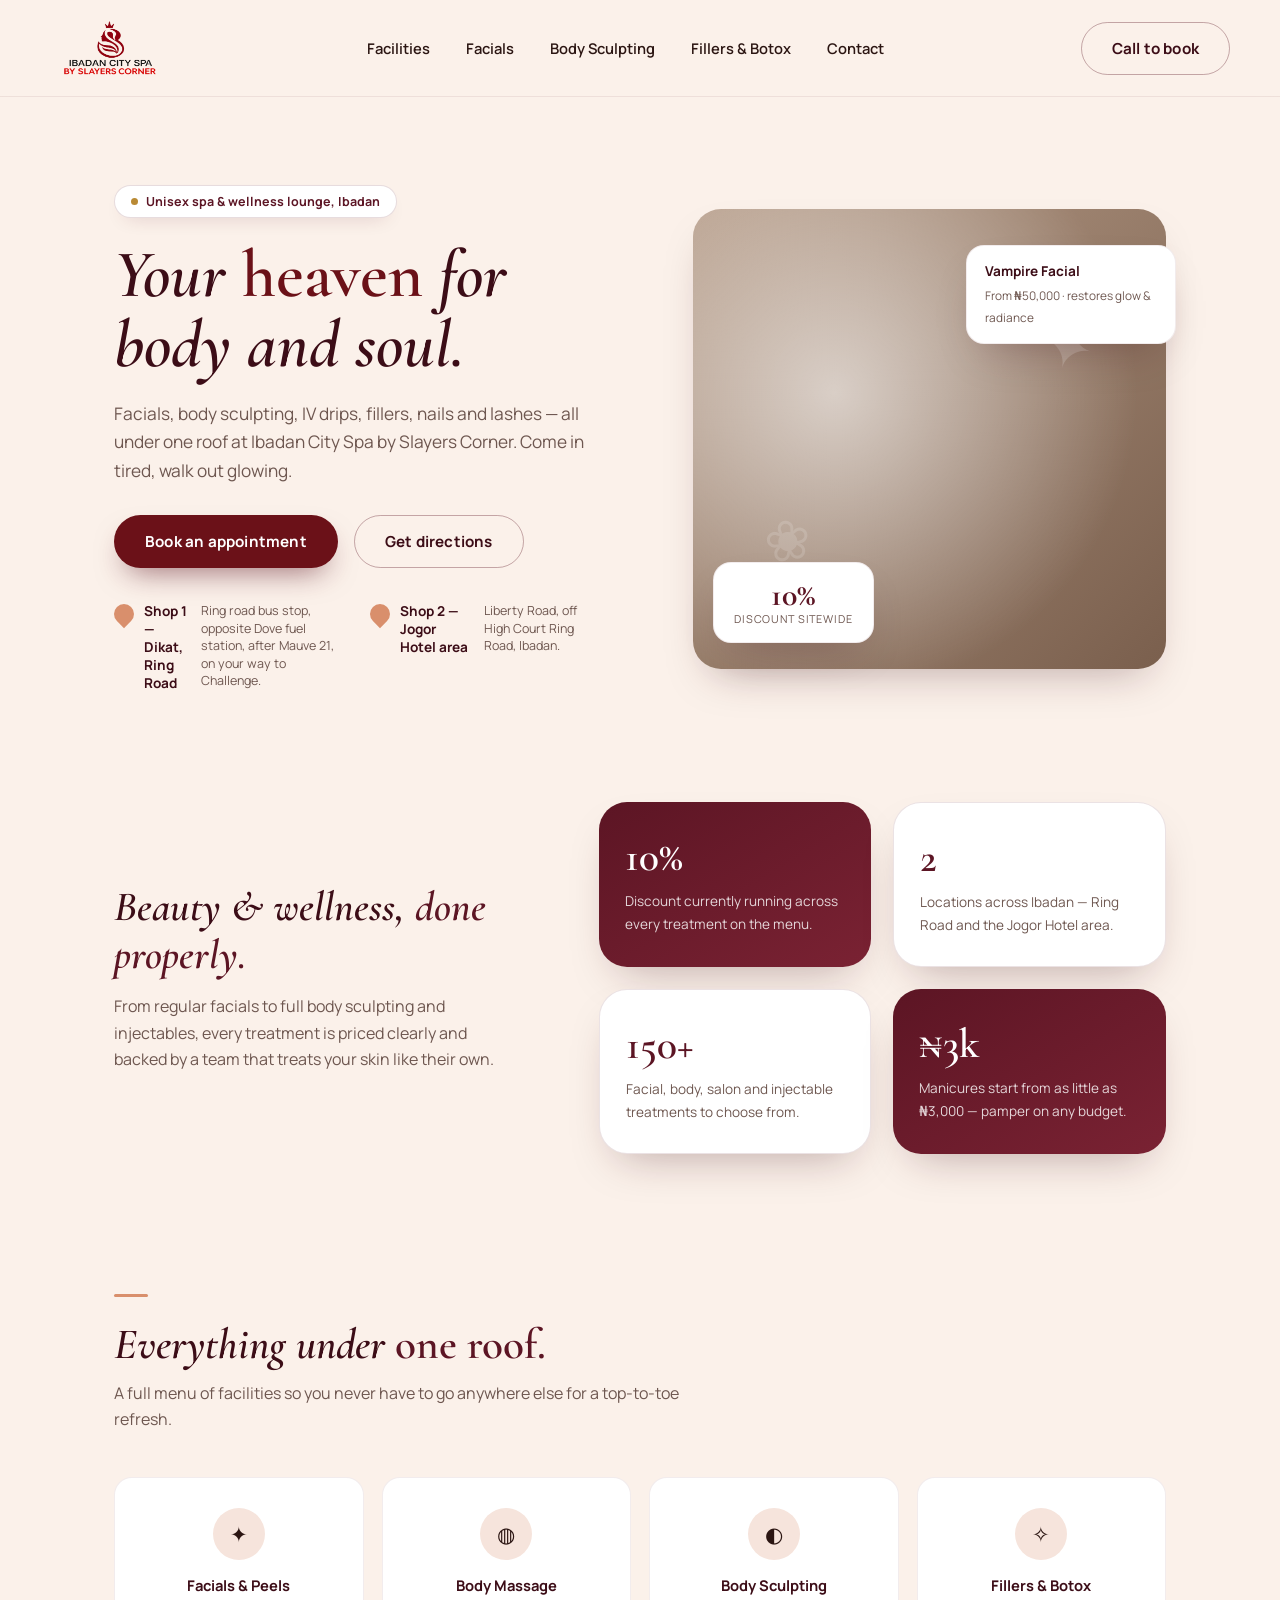
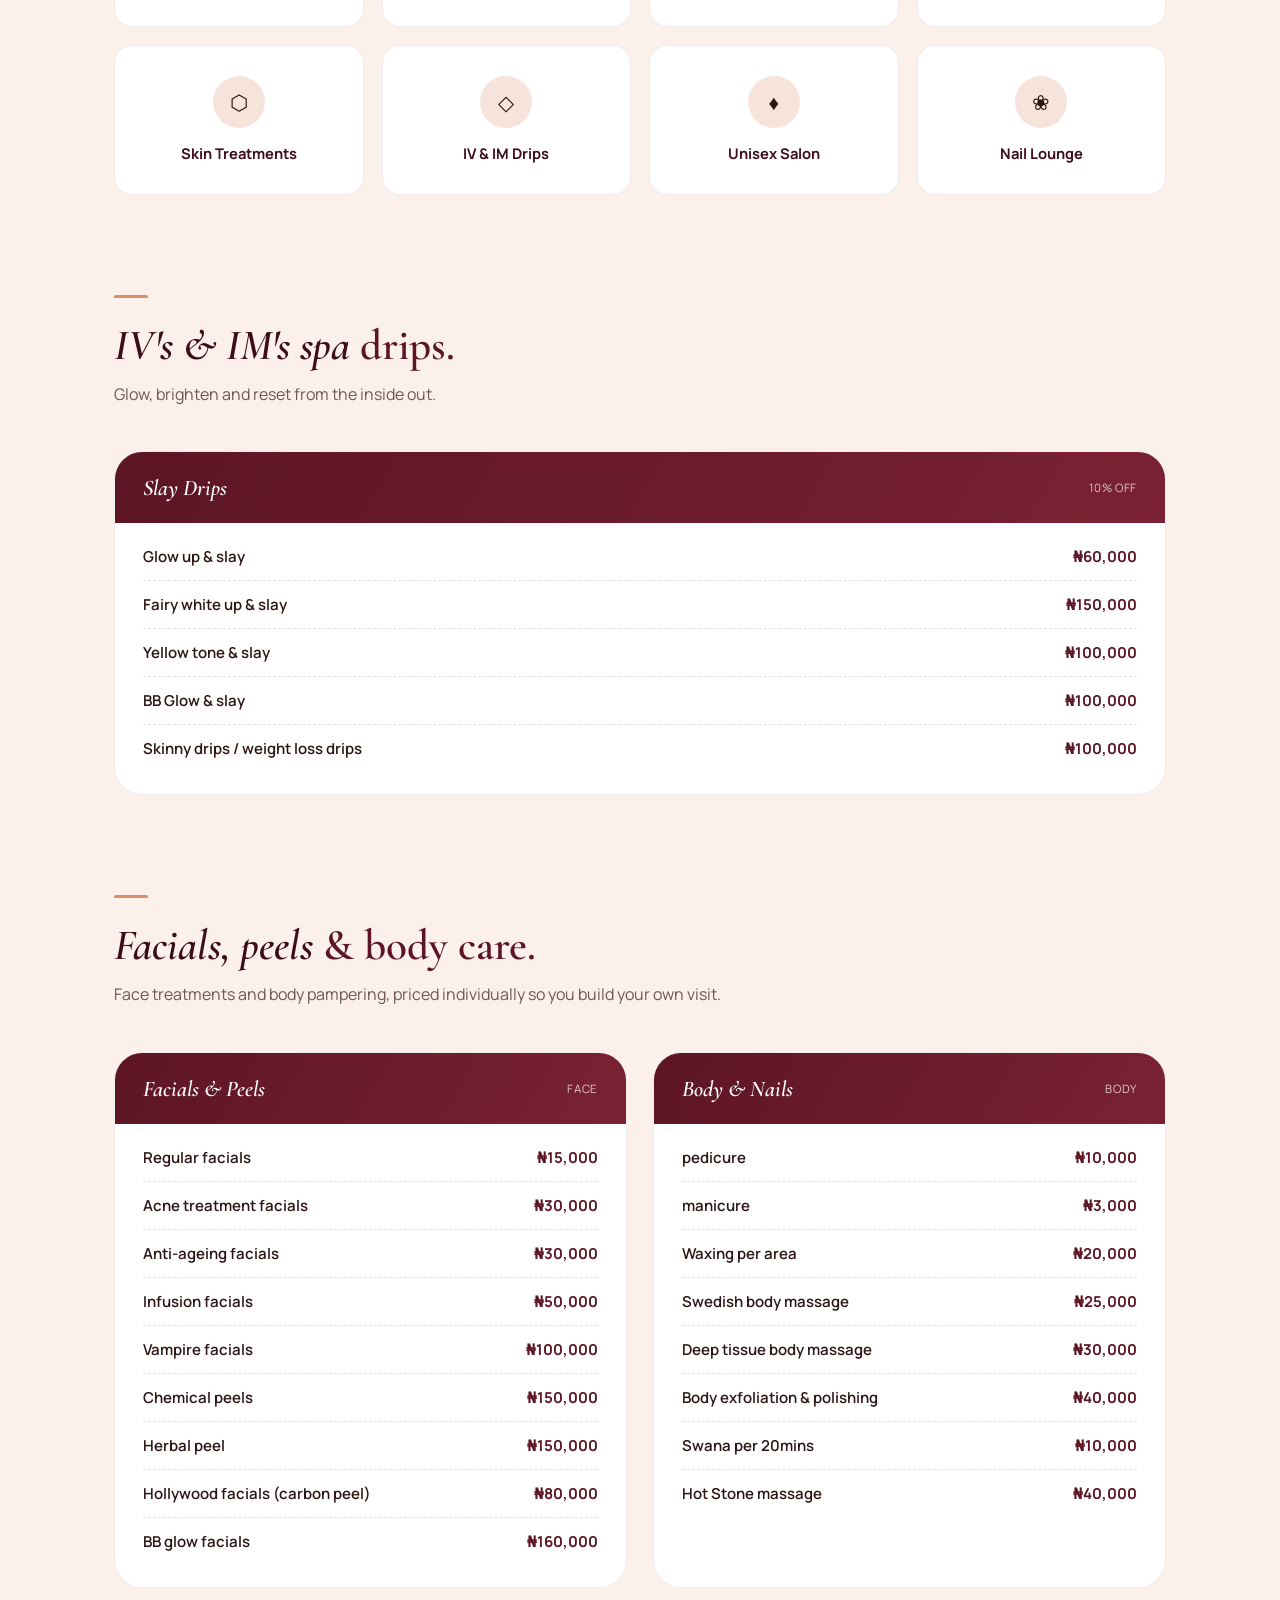
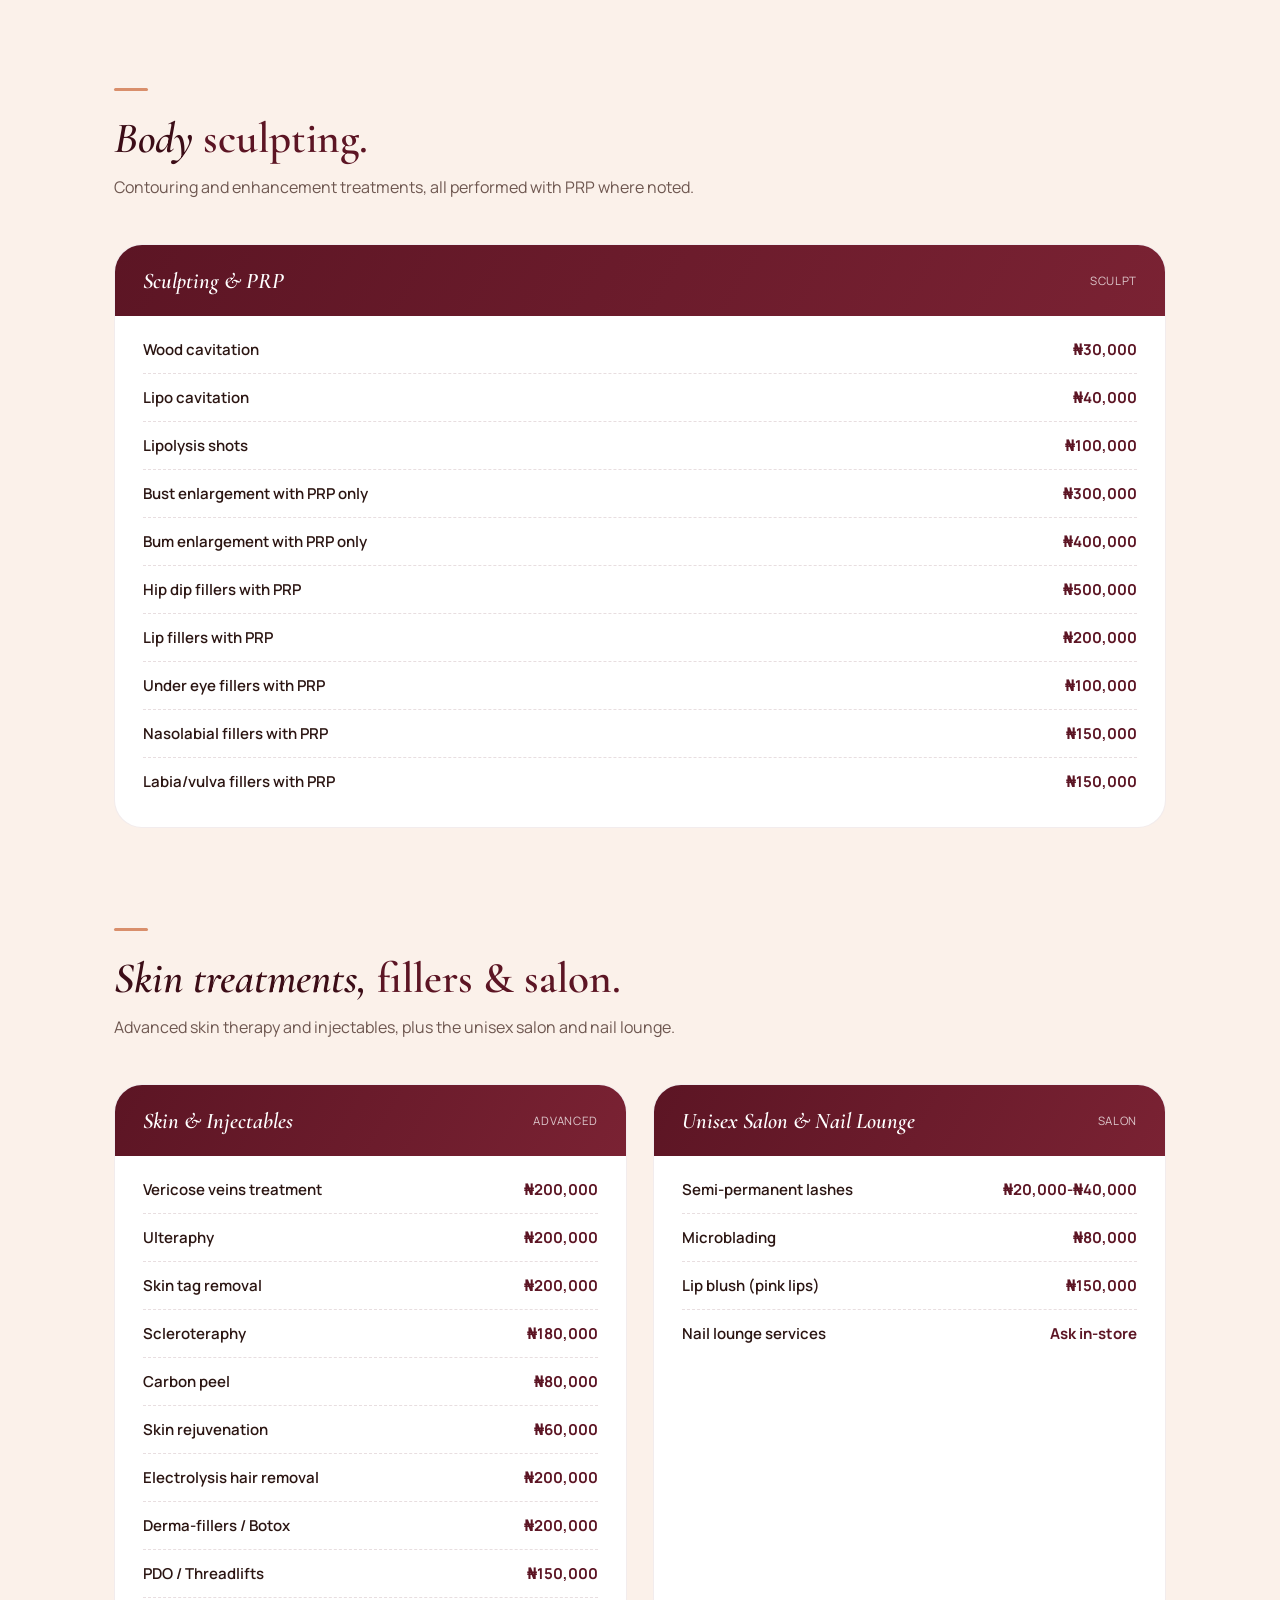
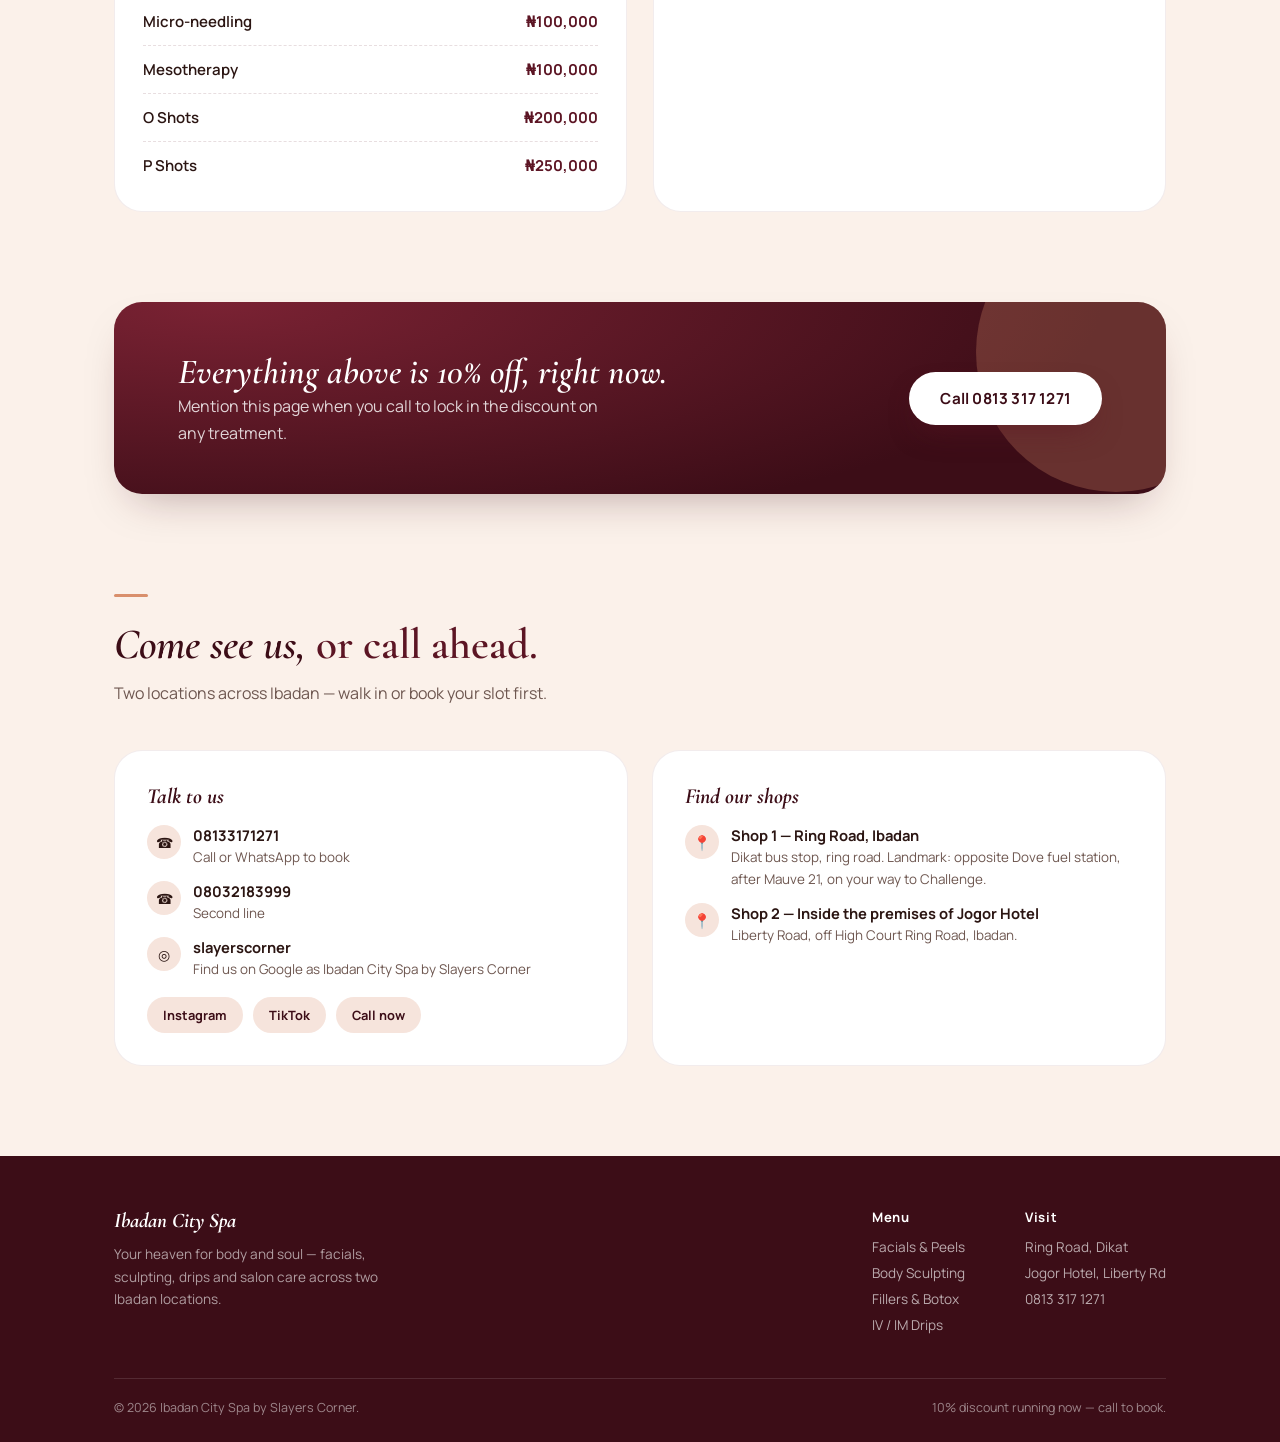
==== index.html @ 459c4dd0 "feat" ====
<!DOCTYPE html>
<html lang="en">
<head>
  <meta charset="UTF-8">
  <meta name="viewport" content="width=device-width, initial-scale=1.0">
  <title>Ibadan City Spa · Slayers Corner</title>
  <!-- Google Fonts (Manrope + Cormorant Garamond) -->
  <link rel="preconnect" href="https://fonts.googleapis.com">
  <link href="https://fonts.googleapis.com/css2?family=Cormorant+Garamond:ital,wght@0,400;0,500;0,600;1,500&family=Manrope:wght@400;500;600;700;800&display=swap" rel="stylesheet">
  <!-- Pure CSS (separate style) -->
  <link rel="stylesheet" href="styles.css">
</head>
<body>

  <!-- HEADER -->
  <header>
    <div class="wrap nav">
      <div class="brand">
    
        <div class="brand-text">
          <img src="./assets/images/logo.png" alt="logo" class="nav-logo">
        </div>
      </div>
      <nav class="nav-links" id="navLinks">
        <a href="#facilities">Facilities</a>
        <a href="#facials">Facials</a>
        <a href="#sculpting">Body Sculpting</a>
        <a href="#injectables">Fillers &amp; Botox</a>
        <a href="#contact">Contact</a>
      </nav>
      <div class="nav-cta">
        <a href="tel:08133171271" class="btn btn-ghost">Call to book</a>
        <button class="burger" id="burger" aria-label="Toggle menu"><span></span><span></span><span></span></button>
      </div>
    </div>
  </header>

  <!-- HERO -->
  <section class="hero">
    <div class="wrap">
      <div class="hero-copy reveal">
        <span class="eyebrow-chip"><span class="dot"></span> Unisex spa &amp; wellness lounge, Ibadan</span>
        <h1>Your <em>heaven</em> for body and soul.</h1>
        <p class="lede">Facials, body sculpting, IV drips, fillers, nails and lashes — all under one roof at Ibadan City Spa by Slayers Corner. Come in tired, walk out glowing.</p>
        <div class="hero-actions">
          <a href="tel:08133171271" class="btn btn-primary">Book an appointment</a>
          <a href="#contact" class="btn btn-ghost">Get directions</a>
        </div>
        <div class="hero-locations">
          <div>
            <span class="pin"></span>
            <div>
              <strong>Shop 1 — Dikat, Ring Road</strong>
              <small>Ring road bus stop, opposite Dove fuel station, after Mauve 21, on your way to Challenge.</small>
            </div>
          </div>
          <div>
            <span class="pin"></span>
            <div>
              <strong>Shop 2 — Jogor Hotel area</strong>
              <small>Liberty Road, off High Court Ring Road, Ibadan.</small>
            </div>
          </div>
        </div>
      </div>
      <div class="hero-visual reveal">
        <!-- Replace circles with a spa-like image (pure CSS placeholder) -->
        <div class="hero-image">
            <img src="https://images.pexels.com/photos/11707459/pexels-photo-11707459.jpeg" alt="">
        </div>
        <div class="discount-float">
          <div class="num">10%</div>
          <div class="lbl">DISCOUNT SITEWIDE</div>
        </div>
        <div class="card-float">
          <strong>Vampire Facial</strong>
          <small>From ₦50,000 · restores glow &amp; radiance</small>
        </div>
      </div>
    </div>
  </section>

  <!-- STATS -->
  <section class="stats">
    <div class="wrap">
      <div class="reveal">
        <h2>Beauty &amp; wellness, <em style="color:var(--maroon)">done properly.</em></h2>
        <p>From regular facials to full body sculpting and injectables, every treatment is priced clearly and backed by a team that treats your skin like their own.</p>
      </div>
      <div class="stat-cards reveal-stagger">
        <div class="stat-card"><div class="big">10%</div><p>Discount currently running across every treatment on the menu.</p></div>
        <div class="stat-card alt"><div class="big">2</div><p>Locations across Ibadan — Ring Road and the Jogor Hotel area.</p></div>
        <div class="stat-card alt"><div class="big">150+</div><p>Facial, body, salon and injectable treatments to choose from.</p></div>
        <div class="stat-card"><div class="big">₦3k</div><p>Manicures start from as little as ₦3,000 — pamper on any budget.</p></div>
      </div>
    </div>
  </section>

  <!-- FACILITIES -->
  <section class="facilities" id="facilities">
    <div class="wrap">
      <div class="section-head reveal">
        <span class="tag"></span>
        <h2>Everything under <em>one roof.</em></h2>
        <p>A full menu of facilities so you never have to go anywhere else for a top-to-toe refresh.</p>
      </div>
      <div class="fac-grid reveal-stagger">
        <div class="fac-card"><div class="fac-icon">✦</div><strong>Facials &amp; Peels</strong></div>
        <div class="fac-card"><div class="fac-icon">◍</div><strong>Body Massage</strong></div>
        <div class="fac-card"><div class="fac-icon">◐</div><strong>Body Sculpting</strong></div>
        <div class="fac-card"><div class="fac-icon">✧</div><strong>Fillers &amp; Botox</strong></div>
        <div class="fac-card"><div class="fac-icon">⬡</div><strong>Skin Treatments</strong></div>
        <div class="fac-card"><div class="fac-icon">◇</div><strong>IV &amp; IM Drips</strong></div>
        <div class="fac-card"><div class="fac-icon">♦</div><strong>Unisex Salon</strong></div>
        <div class="fac-card"><div class="fac-icon">❀</div><strong>Nail Lounge</strong></div>
      </div>
    </div>
  </section>

  <!-- PRICING: DRIPS -->
  <section class="pricing" id="drips">
    <div class="wrap">
      <div class="section-head reveal">
        <span class="tag"></span>
        <h2>IV's &amp; IM's spa <em>drips.</em></h2>
        <p>Glow, brighten and reset from the inside out.</p>
      </div>
      <div class="price-groups reveal">
        <div class="price-card">
          <div class="price-card-head"><h3>Slay Drips</h3><span>10% OFF</span></div>
          <div class="price-list">
            <div class="price-row"><span class="name">Glow up &amp; slay</span><span class="amt">₦60,000</span></div>
            <div class="price-row"><span class="name">Fairy white up &amp; slay</span><span class="amt">₦150,000</span></div>
            <div class="price-row"><span class="name">Yellow tone &amp; slay</span><span class="amt">₦100,000</span></div>
            <div class="price-row"><span class="name">BB Glow &amp; slay</span><span class="amt">₦100,000</span></div>
            <div class="price-row"><span class="name">Skinny drips / weight loss drips</span><span class="amt">₦100,000</span></div>
          </div>
        </div>
      </div>
    </div>
  </section>

  <!-- PRICING: FACIALS + BODY -->
  <section class="pricing" id="facials">
    <div class="wrap">
      <div class="section-head reveal">
        <span class="tag"></span>
        <h2>Facials, peels <em>&amp; body care.</em></h2>
        <p>Face treatments and body pampering, priced individually so you build your own visit.</p>
      </div>
      <div class="price-grid-2 reveal-stagger">
        <div class="price-card">
          <div class="price-card-head"><h3>Facials &amp; Peels</h3><span>FACE</span></div>
          <div class="price-list">
            <div class="price-row"><span class="name">Regular facials</span><span class="amt">₦15,000</span></div>
            <div class="price-row"><span class="name">Acne treatment facials</span><span class="amt">₦30,000</span></div>
            <div class="price-row"><span class="name">Anti-ageing facials</span><span class="amt">₦30,000</span></div>
            <div class="price-row"><span class="name">Infusion facials</span><span class="amt">₦50,000</span></div>
            <div class="price-row"><span class="name">Vampire facials</span><span class="amt">₦100,000</span></div>
            <div class="price-row"><span class="name">Chemical peels</span><span class="amt">₦150,000</span></div>
            <div class="price-row"><span class="name">Herbal peel</span><span class="amt">₦150,000</span></div>
            <div class="price-row"><span class="name">Hollywood facials (carbon peel)</span><span class="amt">₦80,000</span></div>
            <div class="price-row"><span class="name">BB glow facials</span><span class="amt">₦160,000</span></div>
          </div>
        </div>
        <div class="price-card">
          <div class="price-card-head"><h3>Body &amp; Nails</h3><span>BODY</span></div>
          <div class="price-list">
            <div class="price-row"><span class="name">pedicure</span><span class="amt">₦10,000</span></div>
            <div class="price-row"><span class="name">manicure</span><span class="amt">₦3,000</span></div>
            <div class="price-row"><span class="name">Waxing per area</span><span class="amt">₦20,000</span></div>
            <div class="price-row"><span class="name">Swedish body massage</span><span class="amt">₦25,000</span></div>
            <div class="price-row"><span class="name">Deep tissue body massage</span><span class="amt">₦30,000</span></div>
            <div class="price-row"><span class="name">Body exfoliation &amp; polishing</span><span class="amt">₦40,000</span></div>
            <div class="price-row"><span class="name">Swana per 20mins</span><span class="amt">₦10,000</span></div>
            <div class="price-row"><span class="name">Hot Stone massage</span><span class="amt">₦40,000</span></div>
          </div>
        </div>
      </div>
    </div>
  </section>

  <!-- SCULPTING -->
  <section class="pricing" id="sculpting">
    <div class="wrap">
      <div class="section-head reveal">
        <span class="tag"></span>
        <h2>Body <em>sculpting.</em></h2>
        <p>Contouring and enhancement treatments, all performed with PRP where noted.</p>
      </div>
      <div class="price-groups reveal">
        <div class="price-card">
          <div class="price-card-head"><h3>Sculpting &amp; PRP</h3><span>SCULPT</span></div>
          <div class="price-list">
            <div class="price-row"><span class="name">Wood cavitation</span><span class="amt">₦30,000</span></div>
            <div class="price-row"><span class="name">Lipo cavitation</span><span class="amt">₦40,000</span></div>
            <div class="price-row"><span class="name">Lipolysis shots</span><span class="amt">₦100,000</span></div>
            <div class="price-row"><span class="name">Bust enlargement with PRP only</span><span class="amt">₦300,000</span></div>
            <div class="price-row"><span class="name">Bum enlargement with PRP only</span><span class="amt">₦400,000</span></div>
            <div class="price-row"><span class="name">Hip dip fillers with PRP</span><span class="amt">₦500,000</span></div>
            <div class="price-row"><span class="name">Lip fillers with PRP</span><span class="amt">₦200,000</span></div>
            <div class="price-row"><span class="name">Under eye fillers with PRP</span><span class="amt">₦100,000</span></div>
            <div class="price-row"><span class="name">Nasolabial fillers with PRP</span><span class="amt">₦150,000</span></div>
            <div class="price-row"><span class="name">Labia/vulva fillers with PRP</span><span class="amt">₦150,000</span></div>
          </div>
        </div>
      </div>
    </div>
  </section>

  <!-- INJECTABLES + SALON -->
  <section class="pricing" id="injectables">
    <div class="wrap">
      <div class="section-head reveal">
        <span class="tag"></span>
        <h2>Skin treatments, <em>fillers &amp; salon.</em></h2>
        <p>Advanced skin therapy and injectables, plus the unisex salon and nail lounge.</p>
      </div>
      <div class="price-grid-2 reveal-stagger">
        <div class="price-card">
          <div class="price-card-head"><h3>Skin &amp; Injectables</h3><span>ADVANCED</span></div>
          <div class="price-list">
            <div class="price-row"><span class="name">Vericose veins treatment</span><span class="amt">₦200,000</span></div>
            <div class="price-row"><span class="name">Ulteraphy</span><span class="amt">₦200,000</span></div>
            <div class="price-row"><span class="name">Skin tag removal</span><span class="amt">₦200,000</span></div>
            <div class="price-row"><span class="name">Scleroteraphy</span><span class="amt">₦180,000</span></div>
            <div class="price-row"><span class="name">Carbon peel</span><span class="amt">₦80,000</span></div>
            <div class="price-row"><span class="name">Skin rejuvenation</span><span class="amt">₦60,000</span></div>
             <div class="price-row"><span class="name">Electrolysis hair removal</span><span class="amt">₦200,000</span></div>
            <div class="price-row"><span class="name">Derma-fillers / Botox</span><span class="amt">₦200,000</span></div>
            <div class="price-row"><span class="name">PDO / Threadlifts</span><span class="amt">₦150,000</span></div>
            <div class="price-row"><span class="name">Micro-needling</span><span class="amt">₦100,000</span></div>
            <div class="price-row"><span class="name">Mesotherapy</span><span class="amt">₦100,000</span></div>
            <div class="price-row"><span class="name">O Shots</span><span class="amt">₦200,000</span></div>
            <div class="price-row"><span class="name">P Shots</span><span class="amt">₦250,000</span></div>
          </div>
        </div>
        <div class="price-card">
          <div class="price-card-head"><h3>Unisex Salon &amp; Nail Lounge</h3><span>SALON</span></div>
          <div class="price-list">
            <div class="price-row"><span class="name">Semi-permanent lashes</span><span class="amt">₦20,000-₦40,000</span></div>
            <div class="price-row"><span class="name">Microblading</span><span class="amt">₦80,000</span></div>
            <div class="price-row"><span class="name">Lip blush (pink lips)</span><span class="amt">₦150,000</span></div>
            <div class="price-row"><span class="name">Nail lounge services</span><span class="amt">Ask in-store</span></div>
          </div>
        </div>
      </div>
    </div>
  </section>

  <!-- BANNER -->
  <div class="banner reveal">
    <div class="banner-inner">
      <div>
        <h3>Everything above is 10% off, right now.</h3>
        <p>Mention this page when you call to lock in the discount on any treatment.</p>
      </div>
      <a href="tel:08133171271" class="btn btn-primary banner-cta">Call 0813 317 1271</a>
    </div>
  </div>

  <!-- CONTACT -->
  <section class="contact" id="contact">
    <div class="wrap">
      <div class="section-head reveal">
        <span class="tag"></span>
        <h2>Come see us, <em>or call ahead.</em></h2>
        <p>Two locations across Ibadan — walk in or book your slot first.</p>
      </div>
      <div class="contact-grid reveal-stagger">
        <div class="contact-card">
          <h4>Talk to us</h4>
          <div class="contact-line"><div class="ic">☎</div><div><strong>08133171271</strong><span>Call or WhatsApp to book</span></div></div>
          <div class="contact-line"><div class="ic">☎</div><div><strong>08032183999</strong><span>Second line</span></div></div>
          <div class="contact-line"><div class="ic">◎</div><div><strong>slayerscorner</strong><span>Find us on Google as Ibadan City Spa by Slayers Corner</span></div></div>
          <div class="social-row">
            <a href="#">Instagram</a>
            <a href="#">TikTok</a>
            <a href="tel:08133171271">Call now</a>
          </div>
        </div>
        <div class="contact-card">
          <h4>Find our shops</h4>
          <div class="contact-line"><div class="ic">📍</div><div><strong>Shop 1 — Ring Road, Ibadan</strong><span>Dikat bus stop, ring road. Landmark: opposite Dove fuel station, after Mauve 21, on your way to Challenge.</span></div></div>
          <div class="contact-line"><div class="ic">📍</div><div><strong>Shop 2 — Inside the premises of Jogor Hotel</strong><span>Liberty Road, off High Court Ring Road, Ibadan.</span></div></div>
        </div>
      </div>
    </div>
  </section>

  <!-- FOOTER -->
  <footer>
    <div class="wrap">
      <div class="foot-top">
        <div class="foot-brand"><strong>Ibadan City Spa</strong><p>Your heaven for body and soul — facials, sculpting, drips and salon care across two Ibadan locations.</p></div>
        <div class="foot-cols">
          <div class="foot-col">
            <strong>Menu</strong>
            <span>Facials &amp; Peels</span><span>Body Sculpting</span><span>Fillers &amp; Botox</span><span>IV / IM Drips</span>
          </div>
          <div class="foot-col">
            <strong>Visit</strong>
            <span>Ring Road, Dikat</span><span>Jogor Hotel, Liberty Rd</span><span>0813 317 1271</span>
          </div>
        </div>
      </div>
      <div class="foot-bottom">
        <span>© 2026 Ibadan City Spa by Slayers Corner.</span>
        <span>10% discount running now — call to book.</span>
      </div>
    </div>
  </footer>

  <script>
    // mobile nav toggle
    const burger = document.getElementById('burger');
    const navLinks = document.getElementById('navLinks');
    burger.addEventListener('click', () => {
      burger.classList.toggle('open');
      navLinks.classList.toggle('mobile-open');
    });
    navLinks.querySelectorAll('a').forEach(a => a.addEventListener('click', () => {
      burger.classList.remove('open');
      navLinks.classList.remove('mobile-open');
    }));

    // scroll reveal
    const io = new IntersectionObserver((entries) => {
      entries.forEach(entry => {
        if (entry.isIntersecting) {
          entry.target.classList.add('in');
          io.unobserve(entry.target);
        }
      });
    }, { threshold: 0.15, rootMargin: '0px 0px -60px 0px' });

    document.querySelectorAll('.reveal, .reveal-stagger').forEach(el => io.observe(el));
  </script>
</body>
</html>
---- styles.css ----
/* style.css — Pure CSS, simple & basic */

/* ---------- ROOT VARIABLES ---------- */
:root {
  --cream: #FBF1EA;
  --cream-2: #F6E4DC;
  --maroon: #5C1524;
  --maroon-deep: #3C0D17;
  --maroon-mid: #7A2233;
  --clay: #D98F6C;
  --gold: #B98A34;
  --ink: #2B1512;
  --ink-soft: #6E5750;
  --white: #FFFFFF;
  --radius-lg: 28px;
  --radius-md: 18px;
  --radius-sm: 10px;
  --shadow: 0 20px 45px -20px rgba(60,13,23,0.35);
  --ease: cubic-bezier(.22,.61,.36,1);
}

/* ---------- RESET & BASE ---------- */
* {
  box-sizing: border-box;
  margin: 0;
  padding: 0;
}

html {
  scroll-behavior: smooth;
}

body {
  margin: 0;
  background: var(--cream);
  color: var(--ink);
  font-family: 'Manrope', sans-serif;
  -webkit-font-smoothing: antialiased;
  overflow-x: hidden;
}

h1, h2, h3, .serif {
  font-family: 'Cormorant Garamond', serif;
  font-weight: 600;
  color: var(--maroon-deep);
  margin: 0;
}

p {
  line-height: 1.65;
  color: var(--ink-soft);
  margin: 0;
}

a {
  text-decoration: none;
  color: inherit;
}

img {
  max-width: 100%;
  display: block;
}

ul {
  margin: 0;
  padding: 0;
  list-style: none;
}

section {
  position: relative;
}

.wrap {
  max-width: 1180px;
  margin: 0 auto;
  padding: 0 clamp(20px, 5vw, 64px);
}

::selection {
  background: var(--clay);
  color: var(--white);
}

/* ---------- REVEAL ON SCROLL ---------- */
.reveal {
  opacity: 0;
  transform: translateY(28px);
  transition: opacity .8s var(--ease), transform .8s var(--ease);
}

.reveal.in {
  opacity: 1;
  transform: translateY(0);
}

.reveal-stagger > * {
  opacity: 0;
  transform: translateY(22px);
  transition: opacity .7s var(--ease), transform .7s var(--ease);
}

.reveal-stagger.in > * {
  opacity: 1;
  transform: translateY(0);
}

.reveal-stagger.in > *:nth-child(1) { transition-delay: .05s; }
.reveal-stagger.in > *:nth-child(2) { transition-delay: .12s; }
.reveal-stagger.in > *:nth-child(3) { transition-delay: .19s; }
.reveal-stagger.in > *:nth-child(4) { transition-delay: .26s; }
.reveal-stagger.in > *:nth-child(5) { transition-delay: .33s; }
.reveal-stagger.in > *:nth-child(6) { transition-delay: .40s; }
.reveal-stagger.in > *:nth-child(7) { transition-delay: .47s; }
.reveal-stagger.in > *:nth-child(8) { transition-delay: .54s; }
.reveal-stagger.in > *:nth-child(9) { transition-delay: .61s; }

@media (prefers-reduced-motion: reduce) {
  .reveal, .reveal-stagger > * {
    transition: none;
    opacity: 1;
    transform: none;
  }
  html { scroll-behavior: auto; }
}

/* ---------- BUTTONS ---------- */
.btn {
  display: inline-flex;
  align-items: center;
  gap: 8px;
  padding: 15px 30px;
  border-radius: 999px;
  font-weight: 700;
  font-size: .95rem;
  letter-spacing: .2px;
  cursor: pointer;
  border: 1px solid transparent;
  transition: transform .25s var(--ease), box-shadow .25s var(--ease), background .25s;
}

.btn-primary {
  background: #6B1118;
  color: var(--white);
  box-shadow: 0 14px 30px -12px rgba(92,21,36,.65);
}

.btn-primary:hover {
  transform: translateY(-2px);
  box-shadow: 0 18px 34px -12px rgba(92,21,36,.75);
}

.btn-ghost {
  background: transparent;
  color: var(--maroon-deep);
  border-color: rgba(92,21,36,.35);
}

.btn-ghost:hover {
  background: rgba(92,21,36,.06);
}

/* ---------- HEADER ---------- */
header {
  position: sticky;
  top: 0;
  z-index: 50;
  background: rgba(251,241,234,0.86);
  backdrop-filter: blur(10px);
  border-bottom: 1px solid rgba(92,21,36,.08);
}

.nav {
  display: flex;
  align-items: center;
  justify-content: space-between;
  padding: 18px 0;
}

.brand {
  display: flex;
  align-items: center;
  gap: 10px;
}

.brand-mark {
  width: 38px;
  height: 38px;
  border-radius: 50%;
  background: linear-gradient(135deg, var(--maroon), var(--clay));
  display: flex;
  align-items: center;
  justify-content: center;
  color: var(--white);
  font-family: 'Cormorant Garamond', serif;
  font-weight: 600;
  font-size: 1.2rem;
}

.brand-text {
  line-height: 1.1;
}

.brand-text strong {
  font-family: 'Cormorant Garamond', serif;
  font-size: 1.15rem;
  color: var(--maroon-deep);
  display: block;
}

.brand-text span {
  font-size: .68rem;
  letter-spacing: .06em;
  color: var(--ink-soft);
}

.nav-links {
  display: flex;
  gap: 36px;
  align-items: center;
}

.nav-links a {
  font-size: .92rem;
  font-weight: 600;
  color: var(--ink);
  position: relative;
}

.nav-links a::after {
  content: '';
  position: absolute;
  left: 0;
  bottom: -6px;
  width: 0;
  height: 2px;
  background: var(--clay);
  transition: width .25s var(--ease);
}

.nav-links a:hover::after {
  width: 100%;
}

.nav-cta {
  display: flex;
  align-items: center;
  gap: 18px;
}

.burger {
  display: none;
  width: 26px;
  height: 20px;
  position: relative;
  cursor: pointer;
  background: none;
  border: none;
}

.burger span {
  position: absolute;
  left: 0;
  width: 100%;
  height: 2px;
  background: var(--maroon-deep);
  transition: .3s;
}

.burger span:nth-child(1) { top: 0; }
.burger span:nth-child(2) { top: 9px; }
.burger span:nth-child(3) { top: 18px; }

.burger.open span:nth-child(1) {
  transform: translateY(9px) rotate(45deg);
}

.burger.open span:nth-child(2) {
  opacity: 0;
}

.burger.open span:nth-child(3) {
  transform: translateY(-9px) rotate(-45deg);
}
/* nav */
.nav-logo{
    width: 120px;
    height: 60px;
}
/* ---------- HERO ---------- */
.hero {
  padding: 88px 0 60px;
  overflow: hidden;
}

.hero .wrap {
  display: grid;
  grid-template-columns: 1.05fr .95fr;
  gap: 56px;
  align-items: center;
}

.eyebrow-chip {
  display: inline-flex;
  align-items: center;
  gap: 8px;
  padding: 7px 16px;
  border-radius: 999px;
  background: var(--white);
  border: 1px solid rgba(92,21,36,.15);
  font-size: .78rem;
  font-weight: 700;
  color: var(--maroon);
  box-shadow: 0 8px 20px -12px rgba(92,21,36,.3);
}

.eyebrow-chip .dot {
  width: 7px;
  height: 7px;
  border-radius: 50%;
  background: var(--gold);
}

.hero h1 {
  font-size: clamp(2.6rem, 5.4vw, 4.2rem);
  line-height: 1.04;
  margin: 22px 0 20px;
  font-style: italic;
}

.hero h1 em {
  font-style: normal;
  color: #6B1118;
}

.hero p.lede {
  font-size: 1.08rem;
  max-width: 480px;
  margin-bottom: 30px;
}

.hero-actions {
  display: flex;
  gap: 16px;
  flex-wrap: wrap;
  margin-bottom: 34px;
}

.hero-locations {
  display: flex;
  gap: 26px;
  flex-wrap: wrap;
}

.hero-locations div {
  display: flex;
  gap: 10px;
  align-items: flex-start;
  max-width: 230px;
}

.pin {
  flex: none;
  width: 20px;
  height: 20px;
  margin-top: 2px;
  border-radius: 50% 50% 50% 0;
  background: var(--clay);
  transform: rotate(-45deg);
}

.hero-locations strong {
  font-size: .85rem;
  color: var(--maroon-deep);
  display: block;
}

.hero-locations small {
  font-size: .78rem;
  color: var(--ink-soft);
  line-height: 1.4;
}

/* Hero visual — image replaces circles */
.hero-visual {
  position: relative;
  height: 460px;
  display: flex;
  align-items: center;
  justify-content: center;
}

/* Image placeholder — clean spa-like visual */
.hero-image {
  width: 100%;
  height: 100%;
  border-radius: var(--radius-lg);
  background: #d9c5b0;
  background-image: 
    radial-gradient(circle at 30% 40%, rgba(255, 255, 255, 0.6) 0%, transparent 70%),
    linear-gradient(135deg, #b49a86 0%, #7a5f4d 100%);
  box-shadow: var(--shadow);
  position: relative;
  overflow: hidden;
}

/* Decorative leaf/abstract overlay to suggest spa */
.hero-image::after {
  content: "✦";
  position: absolute;
  top: 20%;
  right: 15%;
  font-size: 4rem;
  color: rgba(255, 255, 255, 0.2);
  transform: rotate(15deg);
}

.hero-image::before {
  content: "❀";
  position: absolute;
  bottom: 20%;
  left: 15%;
  font-size: 3.5rem;
  color: rgba(255, 255, 255, 0.15);
  transform: rotate(-10deg);
}

.discount-float {
  position: absolute;
  bottom: 26px;
  Left: 20px;
  background: var(--white);
  border-radius: var(--radius-md);
  padding: 16px 20px;
  box-shadow: var(--shadow);
  text-align: center;
  z-index: 3;
  border: 1px solid rgba(92,21,36,.08);
}

.discount-float .num {
  font-family: 'Cormorant Garamond', serif;
  font-size: 2rem;
  color: var(--maroon);
  font-weight: 700;
  line-height: 1;
}

.discount-float .lbl {
  font-size: .68rem;
  letter-spacing: .08em;
  color: var(--ink-soft);
}

.card-float {
  position: absolute;
  top: 36px;
  Right: -10px;
  background: var(--white);
  border-radius: var(--radius-md);
  padding: 16px 18px;
  box-shadow: var(--shadow);
  width: 210px;
  z-index: 3;
  border: 1px solid rgba(92,21,36,.08);
}

.card-float strong {
  font-size: .85rem;
  color: var(--maroon-deep);
  display: block;
  margin-bottom: 3px;
}

.card-float small {
  font-size: .74rem;
  color: var(--ink-soft);
}

/* ---------- STATS ---------- */
.stats {
  padding: 50px 0 70px;
}

.stats .wrap {
  display: grid;
  grid-template-columns: 1fr 1.3fr;
  gap: 48px;
  align-items: center;
}

.stats h2 {
  font-size: clamp(1.9rem, 3.4vw, 2.6rem);
  line-height: 1.15;
  margin-bottom: 14px;
  font-style: italic;
}

.stats p {
  max-width: 380px;
}

.stat-cards {
  display: grid;
  grid-template-columns: 1fr 1fr;
  gap: 22px;
}

.stat-card {
  background: linear-gradient(150deg, var(--maroon) 0%, var(--maroon-mid) 100%);
  border-radius: var(--radius-lg);
  padding: 30px 26px;
  color: var(--white);
  box-shadow: var(--shadow);
}

.stat-card .big {
  font-family: 'Cormorant Garamond', serif;
  font-size: 2.6rem;
  font-weight: 600;
}

.stat-card p {
  color: rgba(255, 255, 255, .82);
  font-size: .85rem;
  margin-top: 8px;
}

.stat-card.alt {
  background: var(--white);
  color: var(--maroon-deep);
  border: 1px solid rgba(92,21,36,.12);
}

.stat-card.alt .big {
  color: var(--maroon);
}

.stat-card.alt p {
  color: var(--ink-soft);
}

/* ---------- SECTION HEADERS ---------- */
.section-head {
  text-align: left;
  max-width: 620px;
  margin-bottom: 44px;
}

.section-head .tag {
  display: inline-block;
  width: 34px;
  height: 3px;
  background: var(--clay);
  margin-bottom: 16px;
  border-radius: 2px;
}

.section-head h2 {
  font-size: clamp(1.9rem, 3.6vw, 2.7rem);
  font-style: italic;
  margin-bottom: 10px;
}

.section-head h2 em {
  font-style: normal;
  color: var(--maroon);
}

/* ---------- FACILITIES ---------- */
.facilities {
  padding: 70px 0;
}

.fac-grid {
  display: grid;
  grid-template-columns: repeat(4, 1fr);
  gap: 18px;
}

.fac-card {
  background: var(--white);
  border-radius: var(--radius-md);
  padding: 30px 20px;
  text-align: center;
  border: 1px solid rgba(92,21,36,.08);
  transition: transform .3s var(--ease), box-shadow .3s var(--ease);
}

.fac-card:hover {
  transform: translateY(-6px);
  box-shadow: var(--shadow);
}

.fac-icon {
  width: 52px;
  height: 52px;
  border-radius: 50%;
  margin: 0 auto 14px;
  background: var(--cream-2);
  display: flex;
  align-items: center;
  justify-content: center;
  font-size: 1.3rem;
}

.fac-card strong {
  font-size: .92rem;
  color: var(--maroon-deep);
}

/* ---------- PRICING ---------- */
.pricing {
  padding: 30px 0 70px;
}

.price-groups {
  display: grid;
  gap: 26px;
}

.price-card {
  background: var(--white);
  border-radius: var(--radius-lg);
  border: 1px solid rgba(92,21,36,.08);
  overflow: hidden;
}

.price-card-head {
  background: linear-gradient(120deg, var(--maroon) 0%, var(--maroon-mid) 100%);
  color: var(--white);
  padding: 22px 28px;
  display: flex;
  align-items: center;
  justify-content: space-between;
  gap: 12px;
}

.price-card-head h3 {
  color: var(--white);
  font-size: 1.4rem;
  font-style: italic;
}

.price-card-head span {
  font-size: .72rem;
  letter-spacing: .06em;
  color: rgba(255,255,255,.75);
}

.price-list {
  padding: 10px 28px 22px;
}

.price-row {
  display: flex;
  justify-content: space-between;
  gap: 16px;
  padding: 13px 0;
  border-bottom: 1px dashed rgba(92,21,36,.14);
  font-size: .94rem;
}

.price-row:last-child {
  border-bottom: none;
}

.price-row .name {
  color: var(--ink);
  font-weight: 600;
}

.price-row .amt {
  color: var(--maroon);
  font-weight: 700;
  white-space: nowrap;
}

.price-grid-2 {
  display: grid;
  grid-template-columns: 1fr 1fr;
  gap: 26px;
}

/* ---------- BANNER ---------- */
.banner {
  margin: 20px auto 80px;
  max-width: 1180px;
  padding: 0 clamp(20px, 5vw, 64px);
}

.banner-inner {
  background: radial-gradient(120% 180% at 10% 0%, var(--maroon-mid), var(--maroon-deep) 70%);
  border-radius: var(--radius-lg);
  padding: 48px clamp(24px, 6vw, 64px);
  display: flex;
  align-items: center;
  justify-content: space-between;
  gap: 30px;
  flex-wrap: wrap;
  color: var(--white);
  box-shadow: var(--shadow);
  position: relative;
  overflow: hidden;
}

.banner-inner::after {
  content: '';
  position: absolute;
  width: 280px;
  height: 280px;
  border-radius: 50%;
  background: rgba(217,143,108,.28);
  right: -90px;
  top: -90px;
}

.banner-inner h3 {
  color: var(--white);
  font-size: clamp(1.6rem, 3vw, 2.2rem);
  font-style: italic;
  position: relative;
  z-index: 1;
}

.banner-inner p {
  color: rgba(255,255,255,.82);
  max-width: 420px;
  position: relative;
  z-index: 1;
}

.banner-cta {
  position: relative;
  z-index: 1;
  background: var(--white) !important;
  color: var(--maroon-deep) !important;
}

.banner-cta:hover {
  transform: translateY(-2px);
  box-shadow: 0 18px 34px -12px rgba(0,0,0,.4);
}

/* ---------- CONTACT ---------- */
.contact {
  padding: 20px 0 90px;
}

.contact-grid {
  display: grid;
  grid-template-columns: 1fr 1fr;
  gap: 24px;
}

.contact-card {
  background: var(--white);
  border-radius: var(--radius-lg);
  border: 1px solid rgba(92,21,36,.08);
  padding: 32px;
}

.contact-card h4 {
  font-family: 'Cormorant Garamond', serif;
  font-style: italic;
  font-size: 1.35rem;
  color: var(--maroon-deep);
  margin-bottom: 16px;
}

.contact-line {
  display: flex;
  gap: 12px;
  margin-bottom: 14px;
  align-items: flex-start;
}

.contact-line .ic {
  flex: none;
  width: 34px;
  height: 34px;
  border-radius: 50%;
  background: var(--cream-2);
  display: flex;
  align-items: center;
  justify-content: center;
  font-size: .9rem;
}

.contact-line strong {
  display: block;
  font-size: .92rem;
  color: var(--ink);
}

.contact-line span {
  font-size: .84rem;
  color: var(--ink-soft);
}

.social-row {
  display: flex;
  gap: 10px;
  margin-top: 18px;
  flex-wrap: wrap;
}

.social-row a {
  padding: 9px 16px;
  border-radius: 999px;
  background: var(--cream-2);
  font-size: .8rem;
  font-weight: 700;
  color: var(--maroon-deep);
  transition: background .25s;
}

.social-row a:hover {
  background: var(--clay);
  color: var(--white);
}

/* ---------- FOOTER ---------- */
footer {
  background: var(--maroon-deep);
  color: rgba(255,255,255,.75);
  padding: 52px 0 26px;
}

.foot-top {
  display: flex;
  justify-content: space-between;
  gap: 40px;
  flex-wrap: wrap;
  margin-bottom: 36px;
}

.foot-brand strong {
  font-family: 'Cormorant Garamond', serif;
  color: var(--white);
  font-size: 1.3rem;
  font-style: italic;
}

.foot-brand p {
  color: rgba(255,255,255,.6);
  max-width: 280px;
  margin-top: 10px;
  font-size: .85rem;
}

.foot-cols {
  display: flex;
  gap: 60px;
  flex-wrap: wrap;
}

.foot-col strong {
  color: var(--white);
  font-size: .82rem;
  letter-spacing: .05em;
  display: block;
  margin-bottom: 12px;
}

.foot-col span {
  display: block;
  font-size: .85rem;
  margin-bottom: 8px;
  color: rgba(255,255,255,.65);
}

.foot-bottom {
  border-top: 1px solid rgba(255,255,255,.12);
  padding-top: 20px;
  font-size: .78rem;
  color: rgba(255,255,255,.5);
  display: flex;
  justify-content: space-between;
  flex-wrap: wrap;
  gap: 10px;
}

/* ---------- RESPONSIVE ---------- */
@media (max-width: 960px) {
  .hero .wrap {
    grid-template-columns: 1fr;
  }
  .hero-visual {
    height: 340px;
    order: -1;
  }
  .stats .wrap {
    grid-template-columns: 1fr;
  }
  .fac-grid {
    grid-template-columns: repeat(2, 1fr);
  }
  .price-grid-2 {
    grid-template-columns: 1fr;
  }
  .contact-grid {
    grid-template-columns: 1fr;
  }
}

@media (max-width: 720px) {
  .nav-links,
  .nav-cta .btn-ghost {
    display: none;
  }
  .burger {
    display: block;
  }
  .nav-links.mobile-open {
    display: flex;
    position: absolute;
    top: 100%;
    left: 0;
    right: 0;
    background: var(--cream);
    flex-direction: column;
    padding: 20px clamp(20px, 5vw, 64px) 26px;
    gap: 16px;
    border-bottom: 1px solid rgba(92,21,36,.1);
  }
  .hero {
    padding-top: 26px;
  }
  .discount-float {
    left: 0;
    top: 10px;
  }
  .card-float {
    display: none;
  }
  .fac-grid {
    grid-template-columns: 1fr 1fr;
  }
}

@media (max-width: 520px) {
  .hero-locations {
    flex-direction: column;
    gap: 16px;
  }
  .fac-grid {
    grid-template-columns: 1fr 1fr;
    gap: 12px;
  }
  .banner-inner {
    flex-direction: column;
    align-items: flex-start;
  }
}
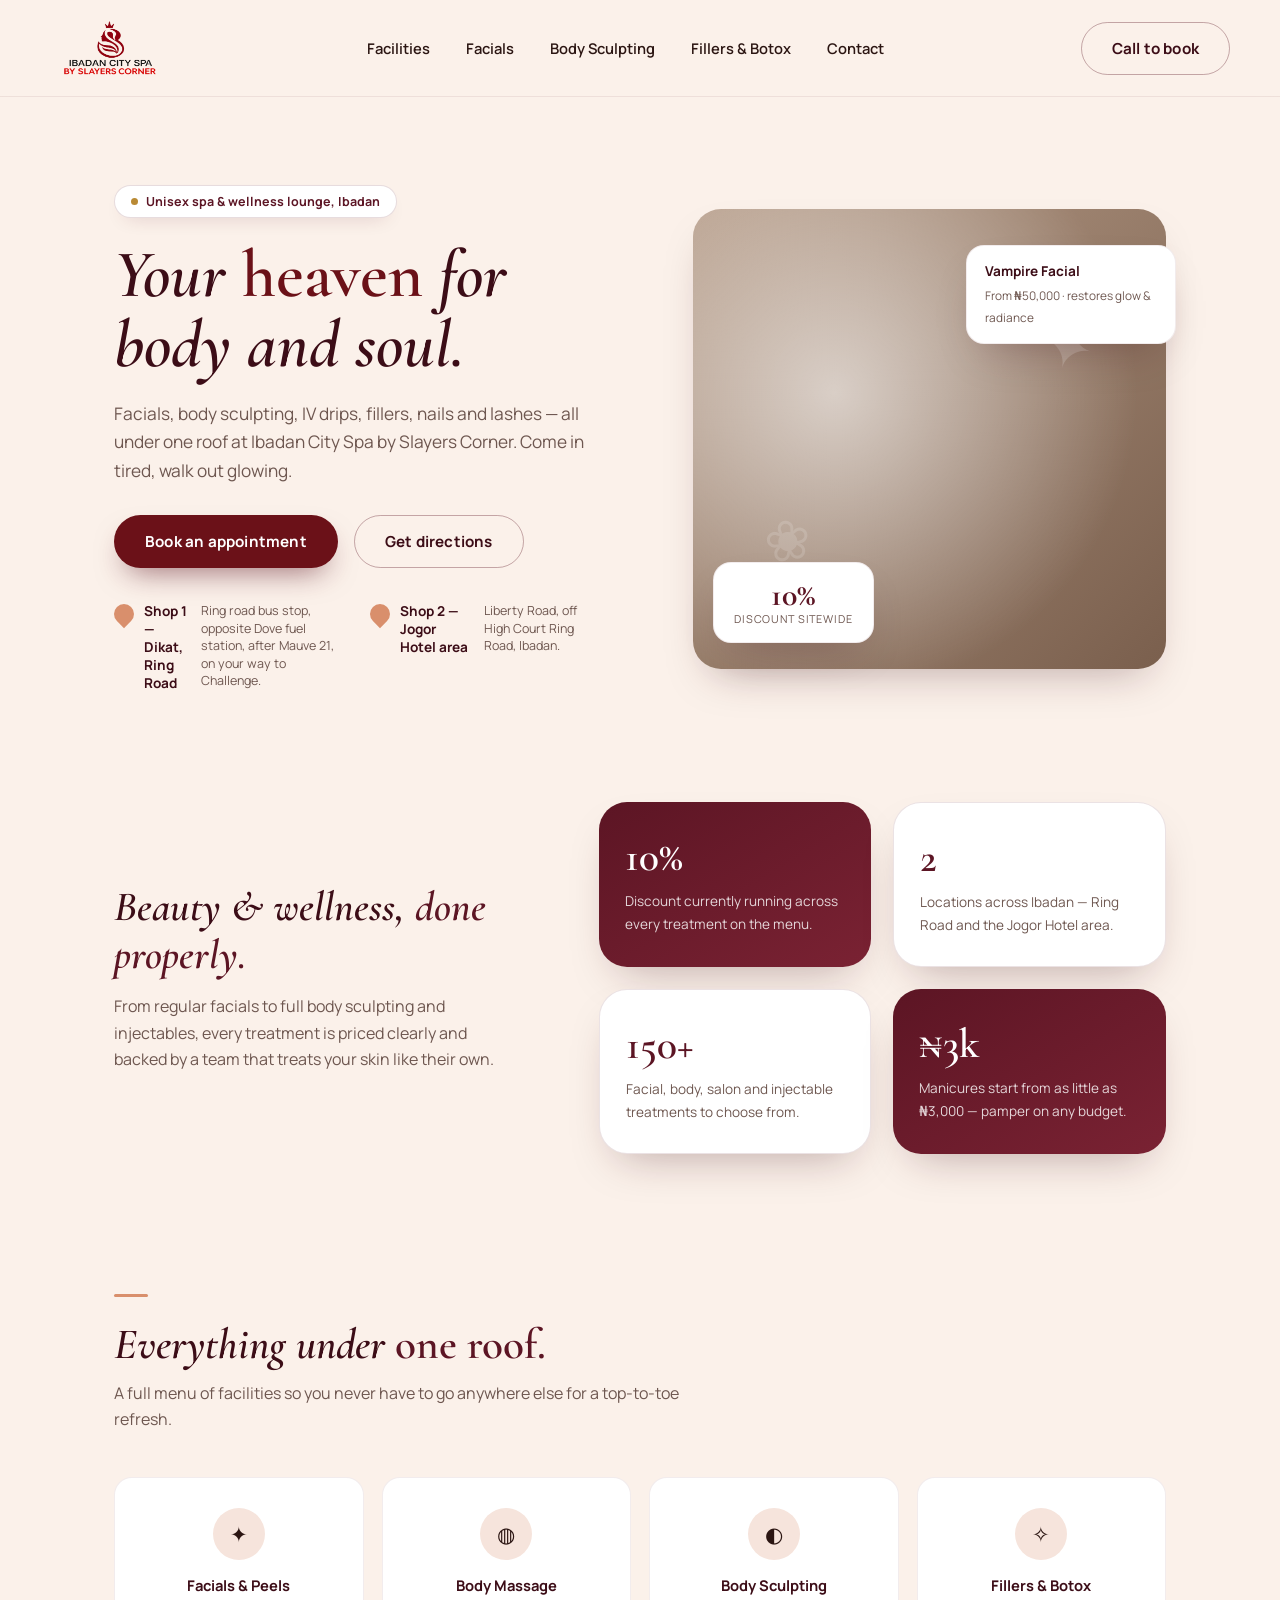
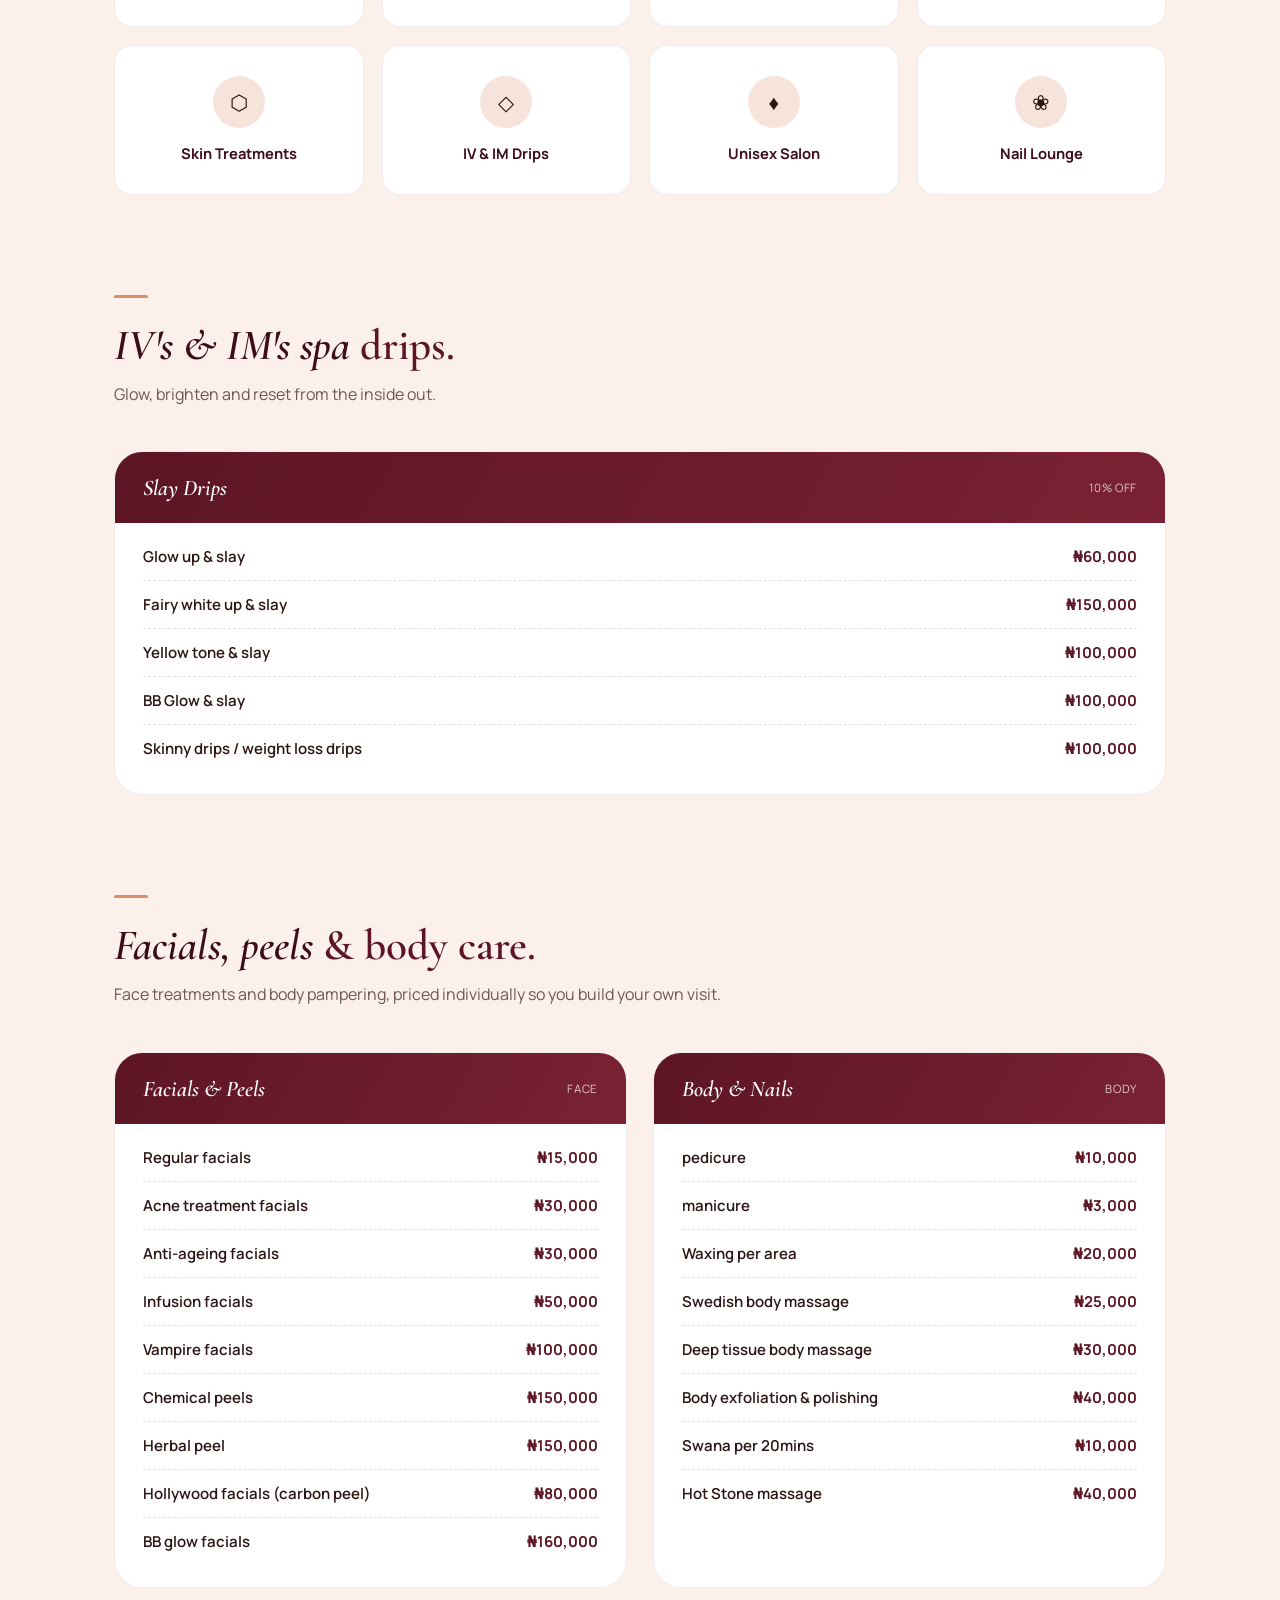
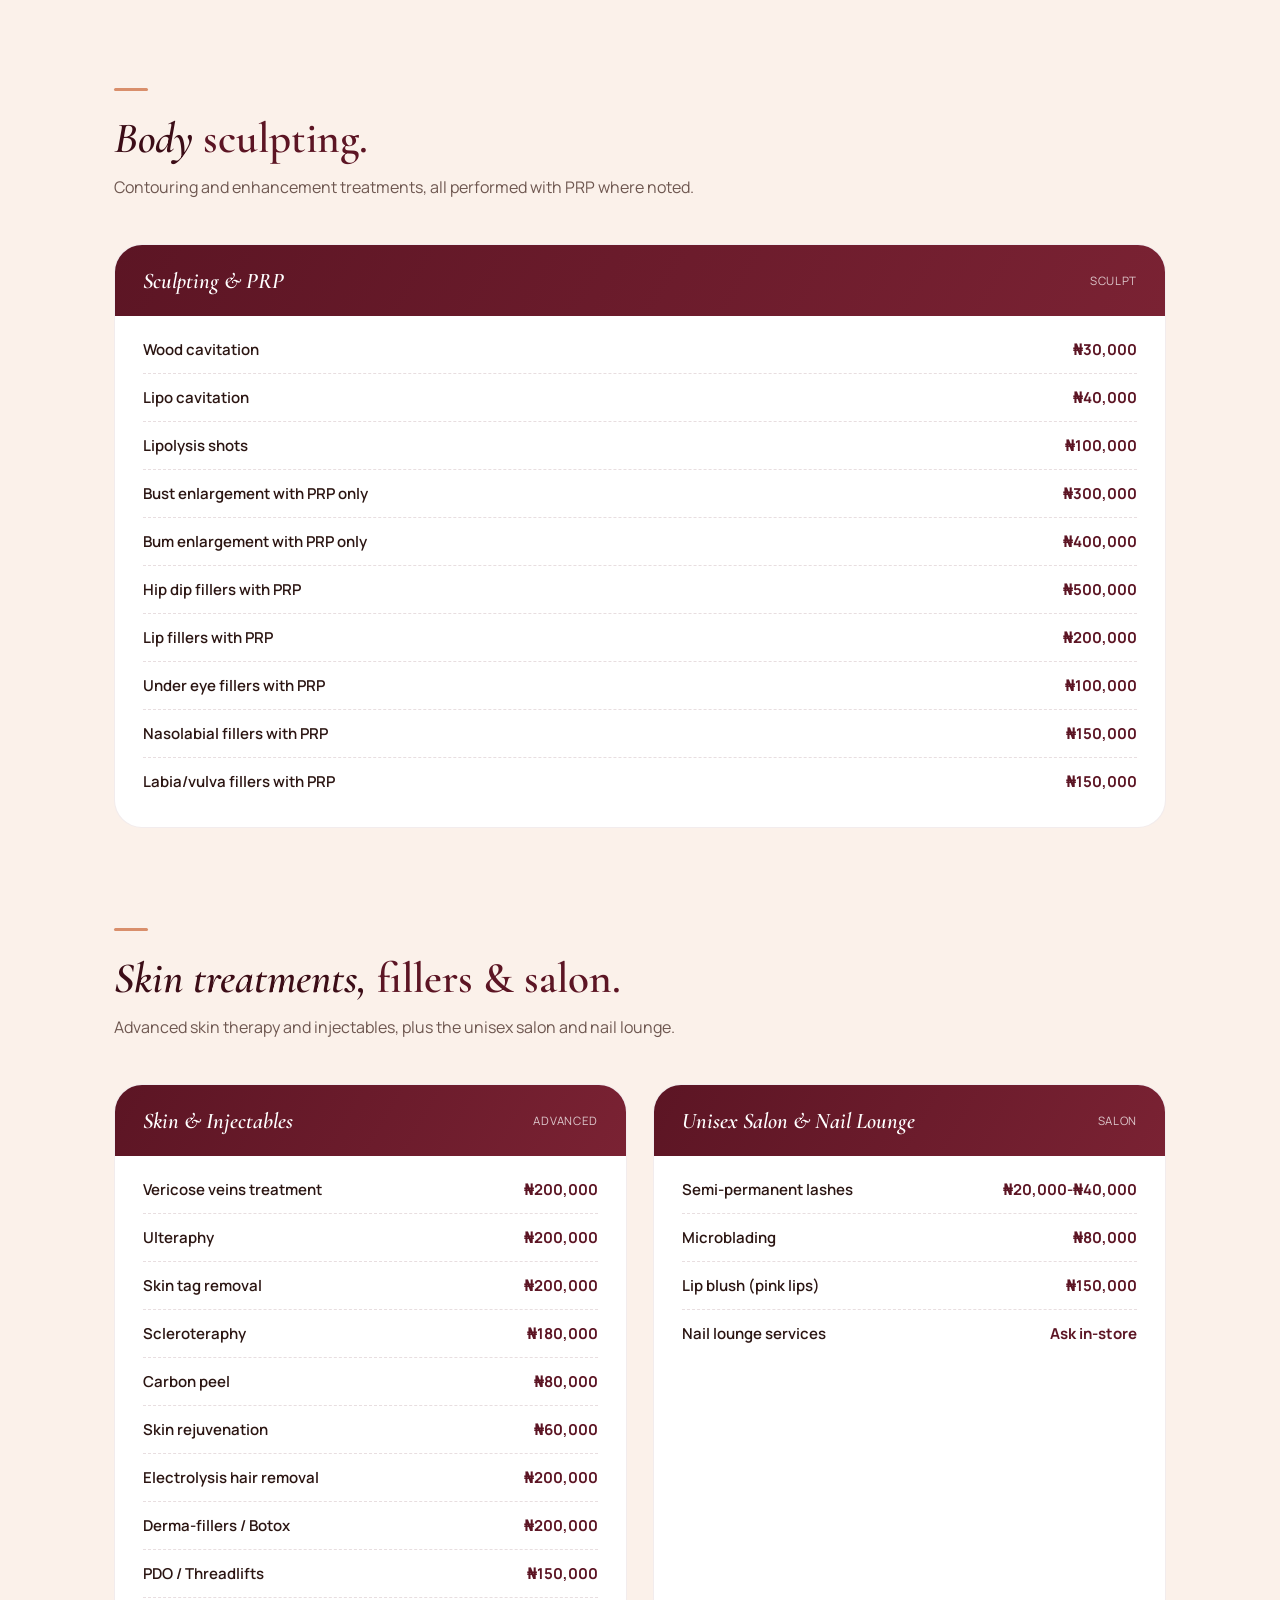
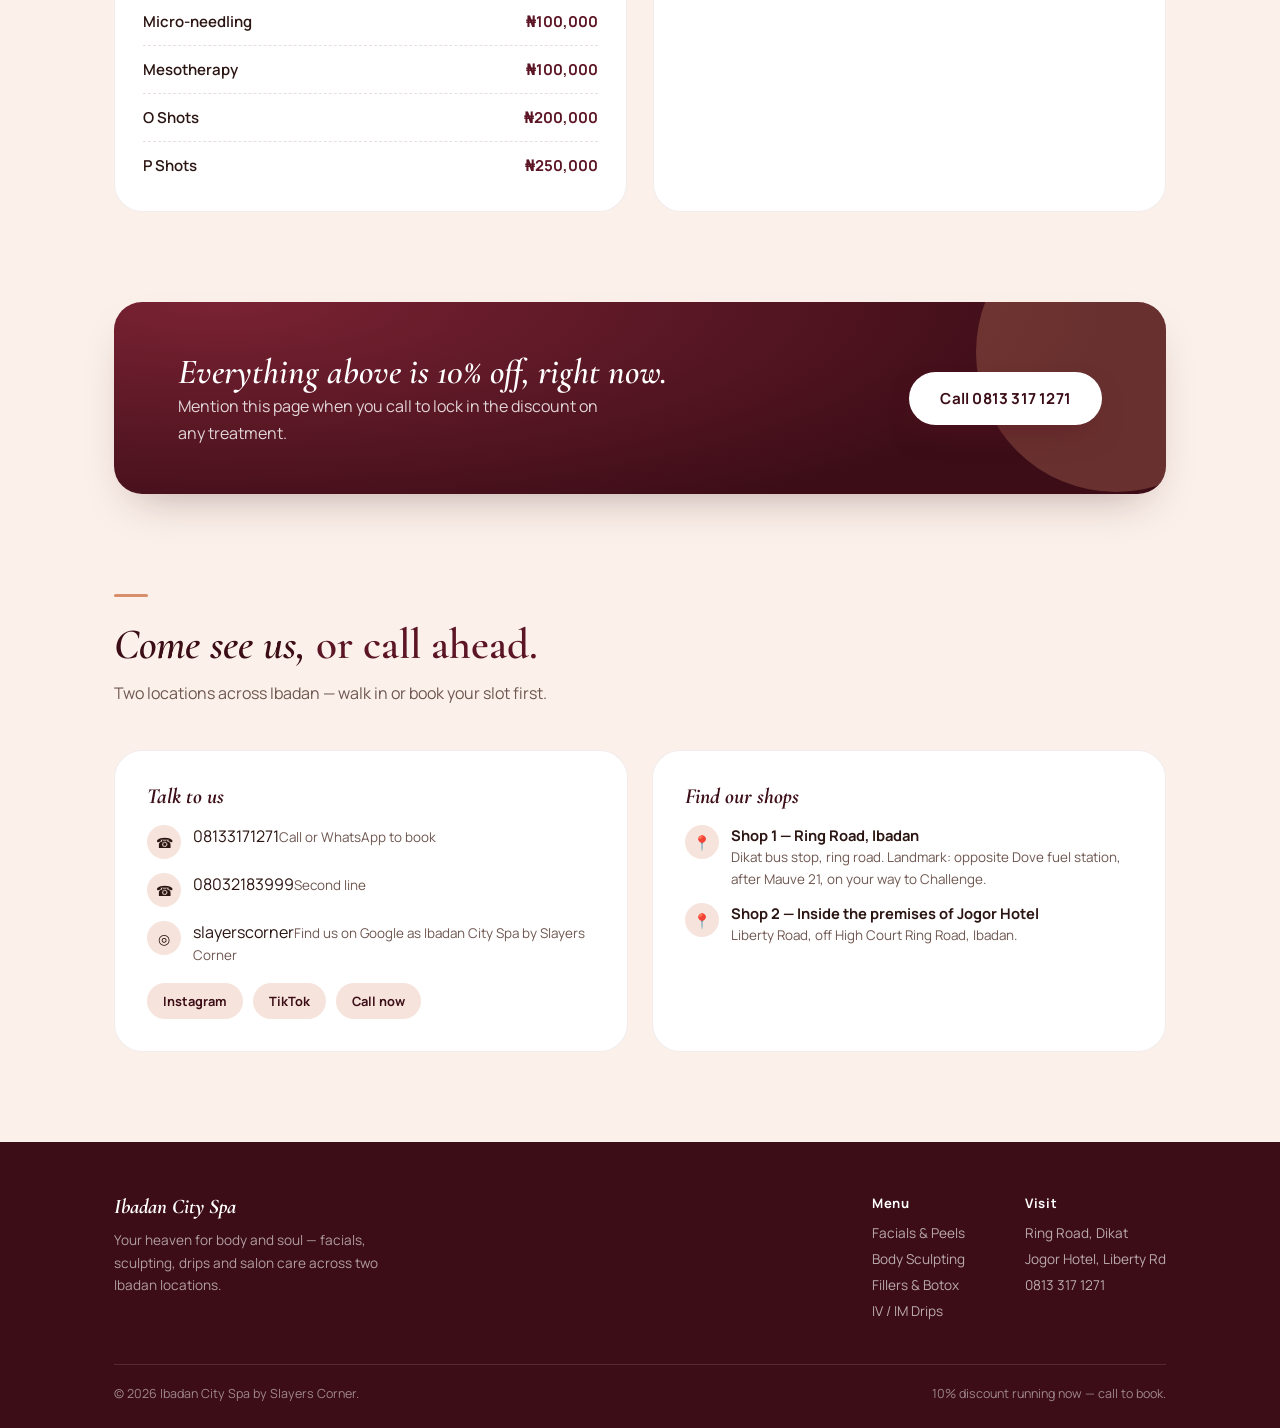
==== commit 3a51e7f7: "tel" ====
--- a/index.html
+++ b/index.html
@@ -270,9 +270,9 @@
       <div class="contact-grid reveal-stagger">
         <div class="contact-card">
           <h4>Talk to us</h4>
-          <div class="contact-line"><div class="ic">☎</div><div><strong>08133171271</strong><span>Call or WhatsApp to book</span></div></div>
-          <div class="contact-line"><div class="ic">☎</div><div><strong>08032183999</strong><span>Second line</span></div></div>
-          <div class="contact-line"><div class="ic">◎</div><div><strong>slayerscorner</strong><span>Find us on Google as Ibadan City Spa by Slayers Corner</span></div></div>
+          <div class="contact-line"><div class="ic">☎</div><div><a href="tel:+2348133171271">08133171271</a><span>Call or WhatsApp to book</span></div></div>
+          <div class="contact-line"><div class="ic">☎</div><div><a href="+2348032183999">08032183999</a><span>Second line</span></div></div>
+          <div class="contact-line"><div class="ic">◎</div><div><a href="mailto:ellesexyyy@gmail.com">slayerscorner</a><span>Find us on Google as Ibadan City Spa by Slayers Corner</span></div></div>
           <div class="social-row">
             <a href="#">Instagram</a>
             <a href="#">TikTok</a>
--- a/styles.css
+++ b/styles.css
@@ -931,9 +931,12 @@
   .discount-float {
     left: 0;
     top: 10px;
+    height: 50px;
+    display: none;
   }
   .card-float {
-    display: none;
+    top: -30px;
+
   }
   .fac-grid {
     grid-template-columns: 1fr 1fr;
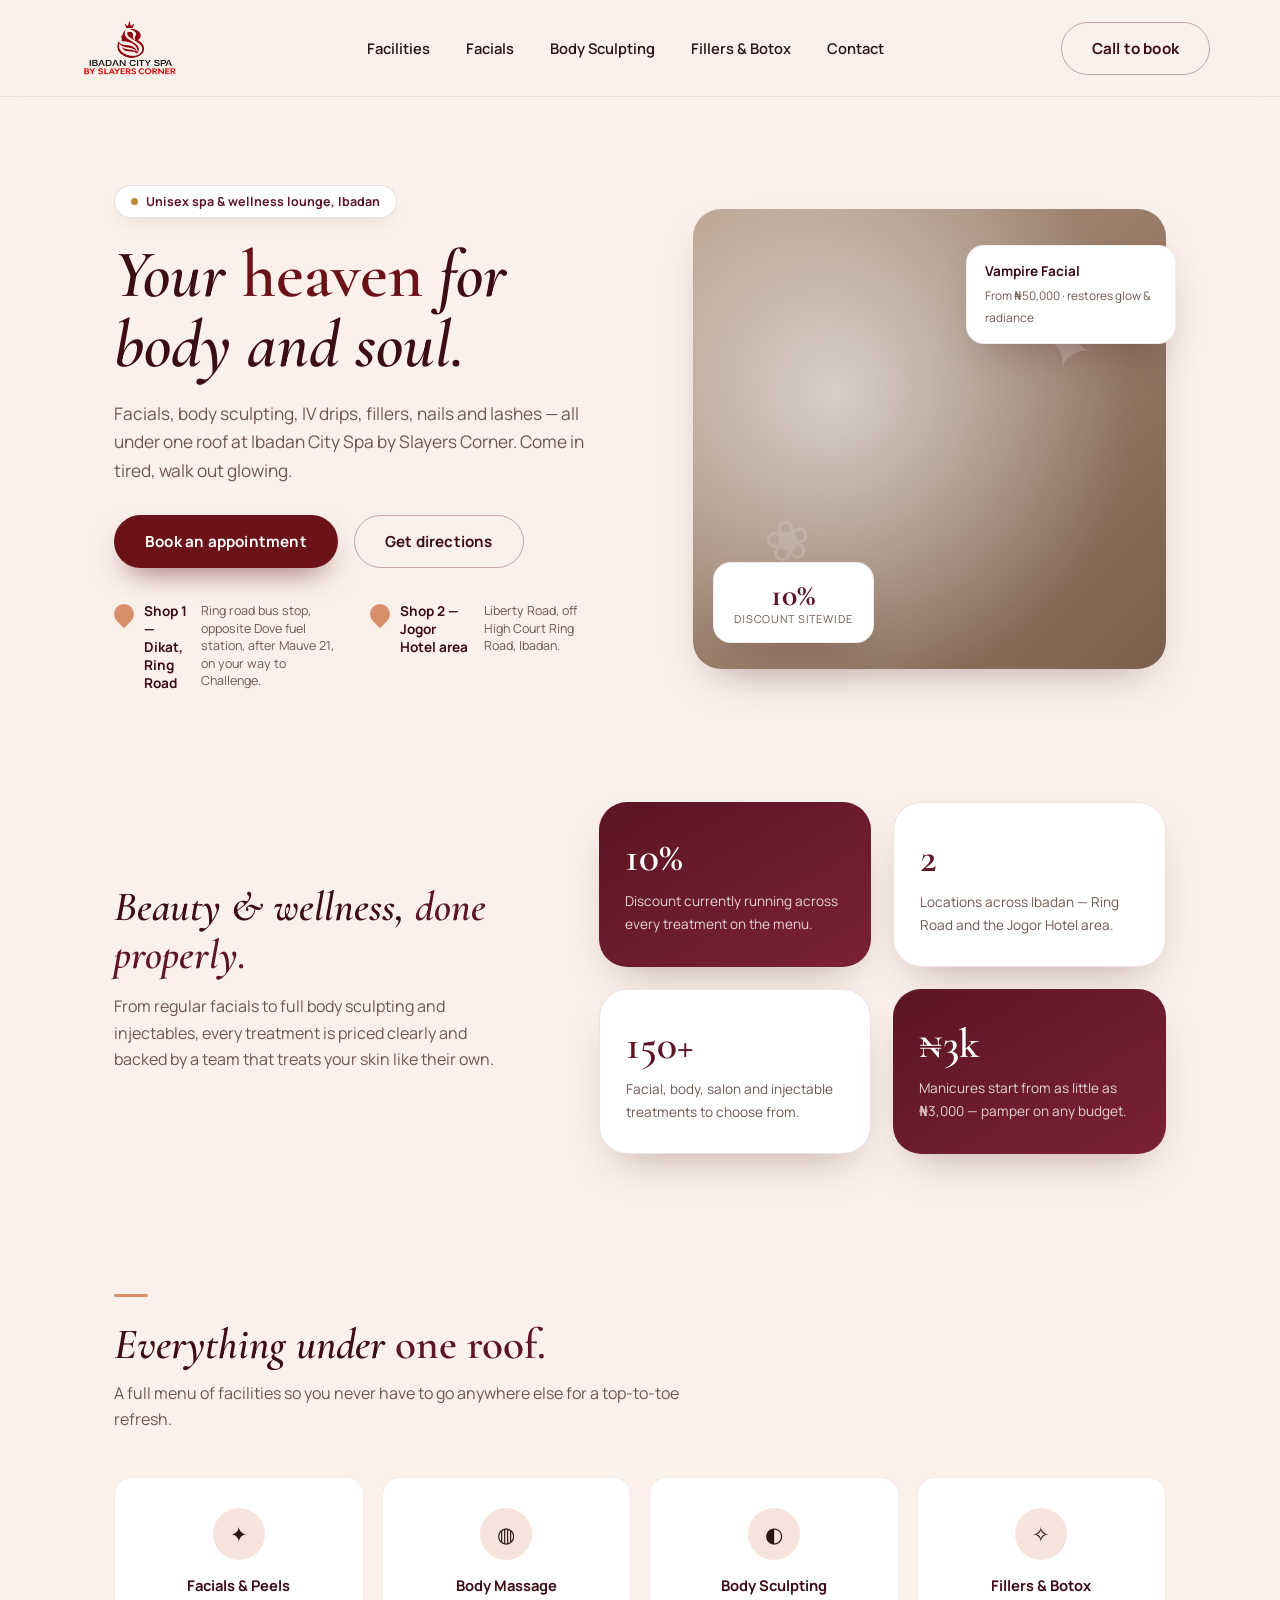
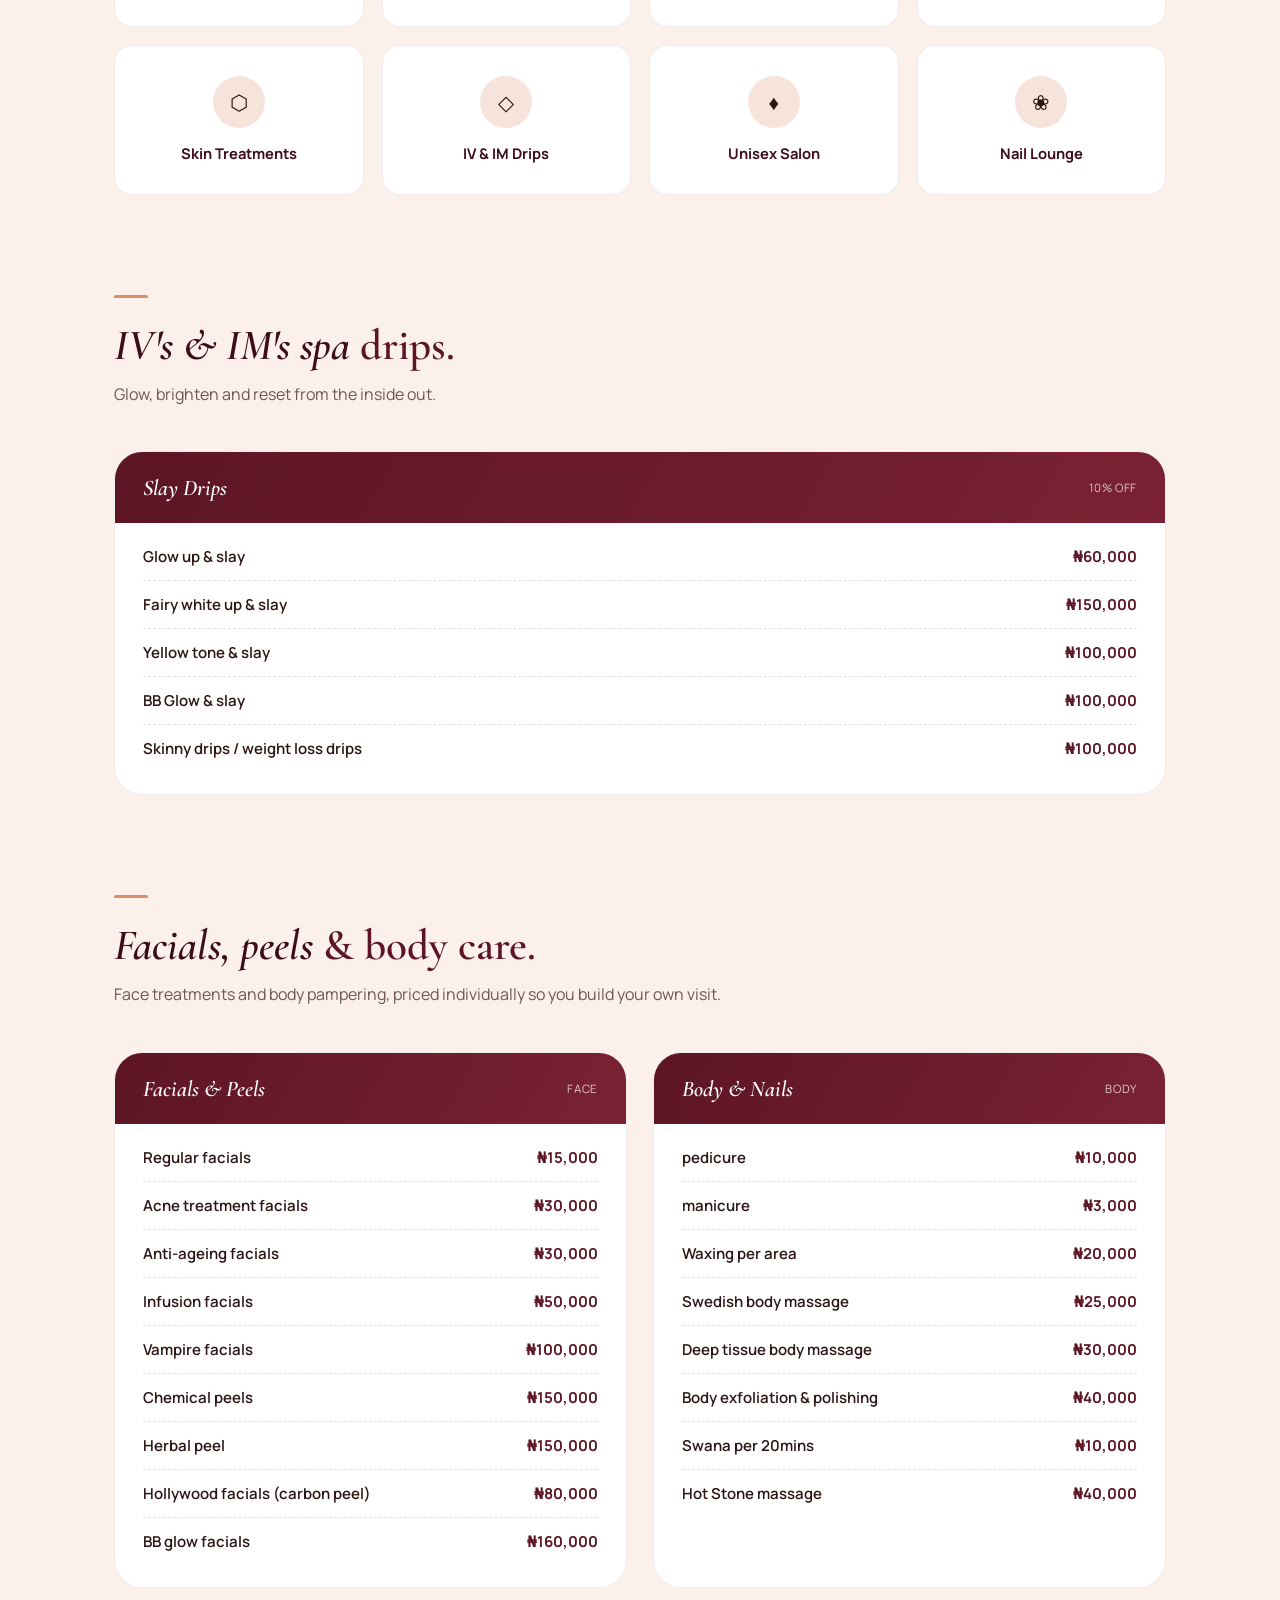
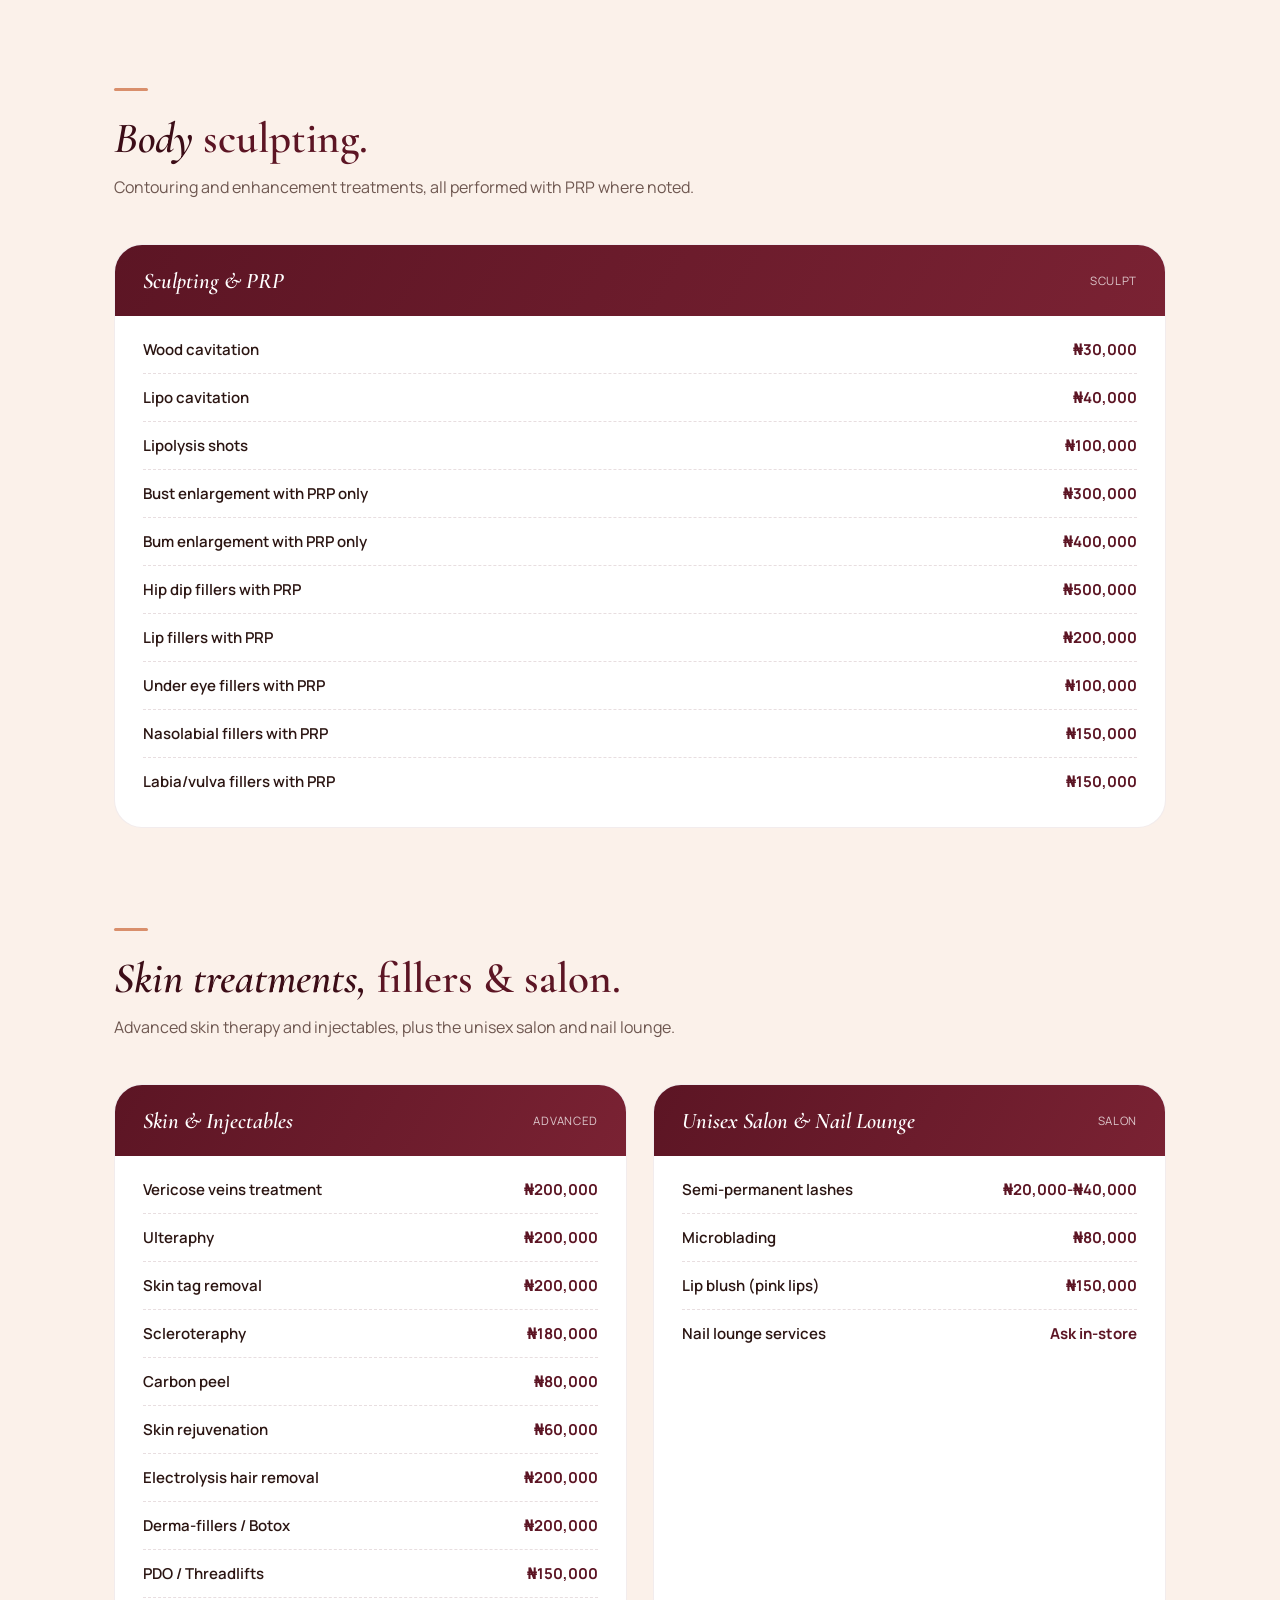
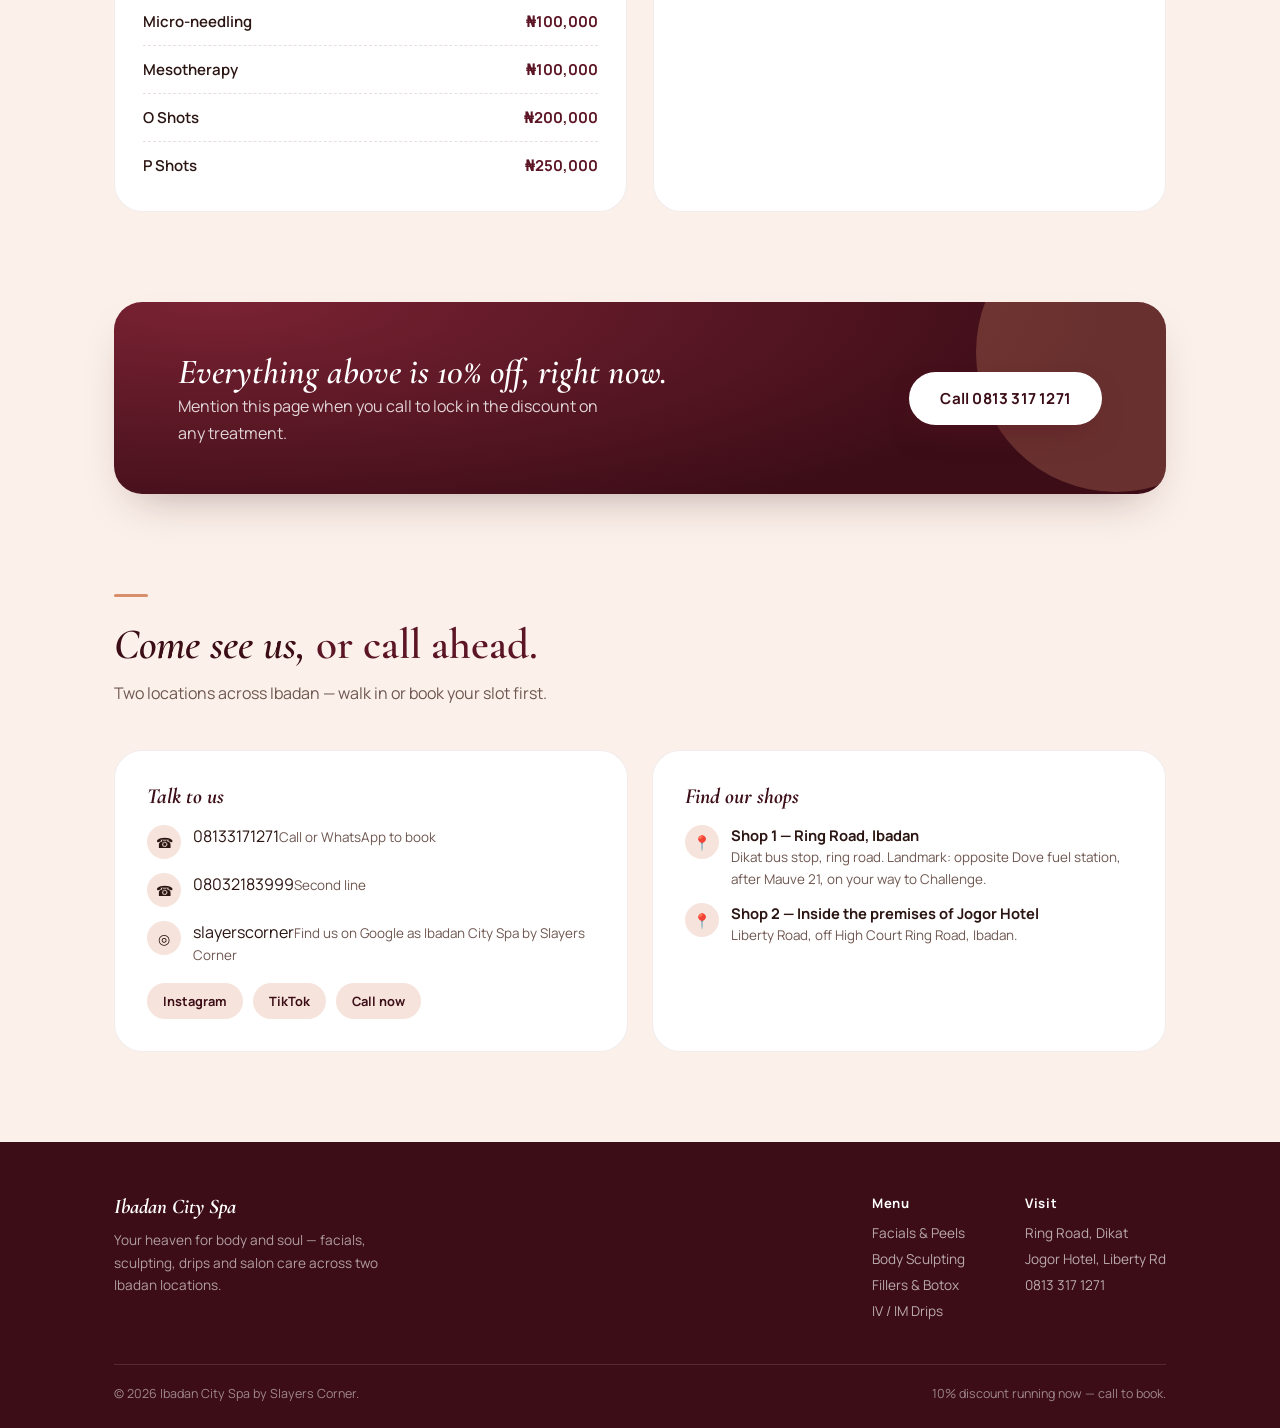
==== commit 878ea9bd: "nav" ====
--- a/index.html
+++ b/index.html
@@ -271,7 +271,7 @@
         <div class="contact-card">
           <h4>Talk to us</h4>
           <div class="contact-line"><div class="ic">☎</div><div><a href="tel:+2348133171271">08133171271</a><span>Call or WhatsApp to book</span></div></div>
-          <div class="contact-line"><div class="ic">☎</div><div><a href="+2348032183999">08032183999</a><span>Second line</span></div></div>
+          <div class="contact-line"><div class="ic">☎</div><div><a href="https://wa.me/2348032183999">08032183999</a><span>Second line</span></div></div>
           <div class="contact-line"><div class="ic">◎</div><div><a href="mailto:ellesexyyy@gmail.com">slayerscorner</a><span>Find us on Google as Ibadan City Spa by Slayers Corner</span></div></div>
           <div class="social-row">
             <a href="#">Instagram</a>
--- a/styles.css
+++ b/styles.css
@@ -175,7 +175,7 @@
   display: flex;
   align-items: center;
   justify-content: space-between;
-  padding: 18px 0;
+  padding: 18px 20px;
 }
 
 .brand {
@@ -903,6 +903,9 @@
   .contact-grid {
     grid-template-columns: 1fr;
   }
+  .nav{
+    padding-right: 20px;
+  }
 }
 
 @media (max-width: 720px) {
@@ -941,6 +944,9 @@
   .fac-grid {
     grid-template-columns: 1fr 1fr;
   }
+  .nav{
+    padding-right: 20px;
+  }
 }
 
 @media (max-width: 520px) {
@@ -956,4 +962,7 @@
     flex-direction: column;
     align-items: flex-start;
   }
+  .nav{
+    padding-right: 20px;
+  }
 }
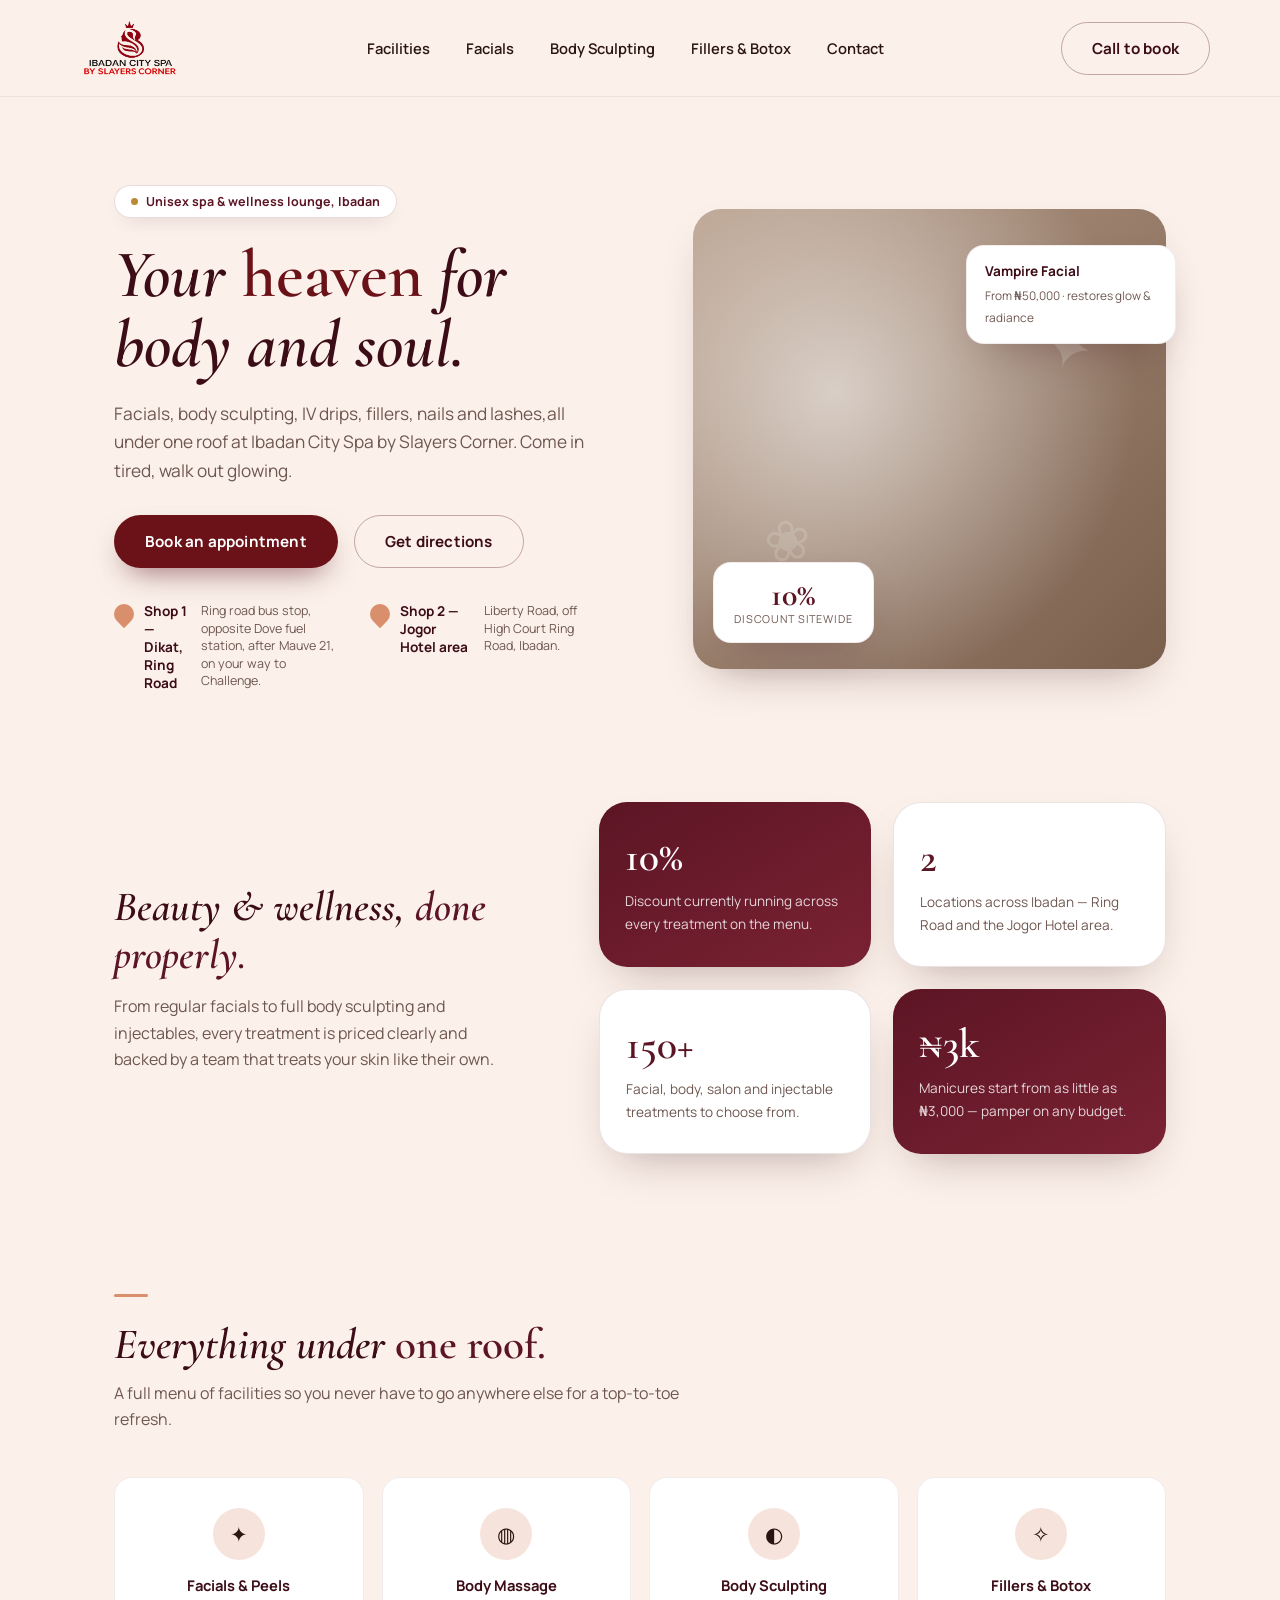
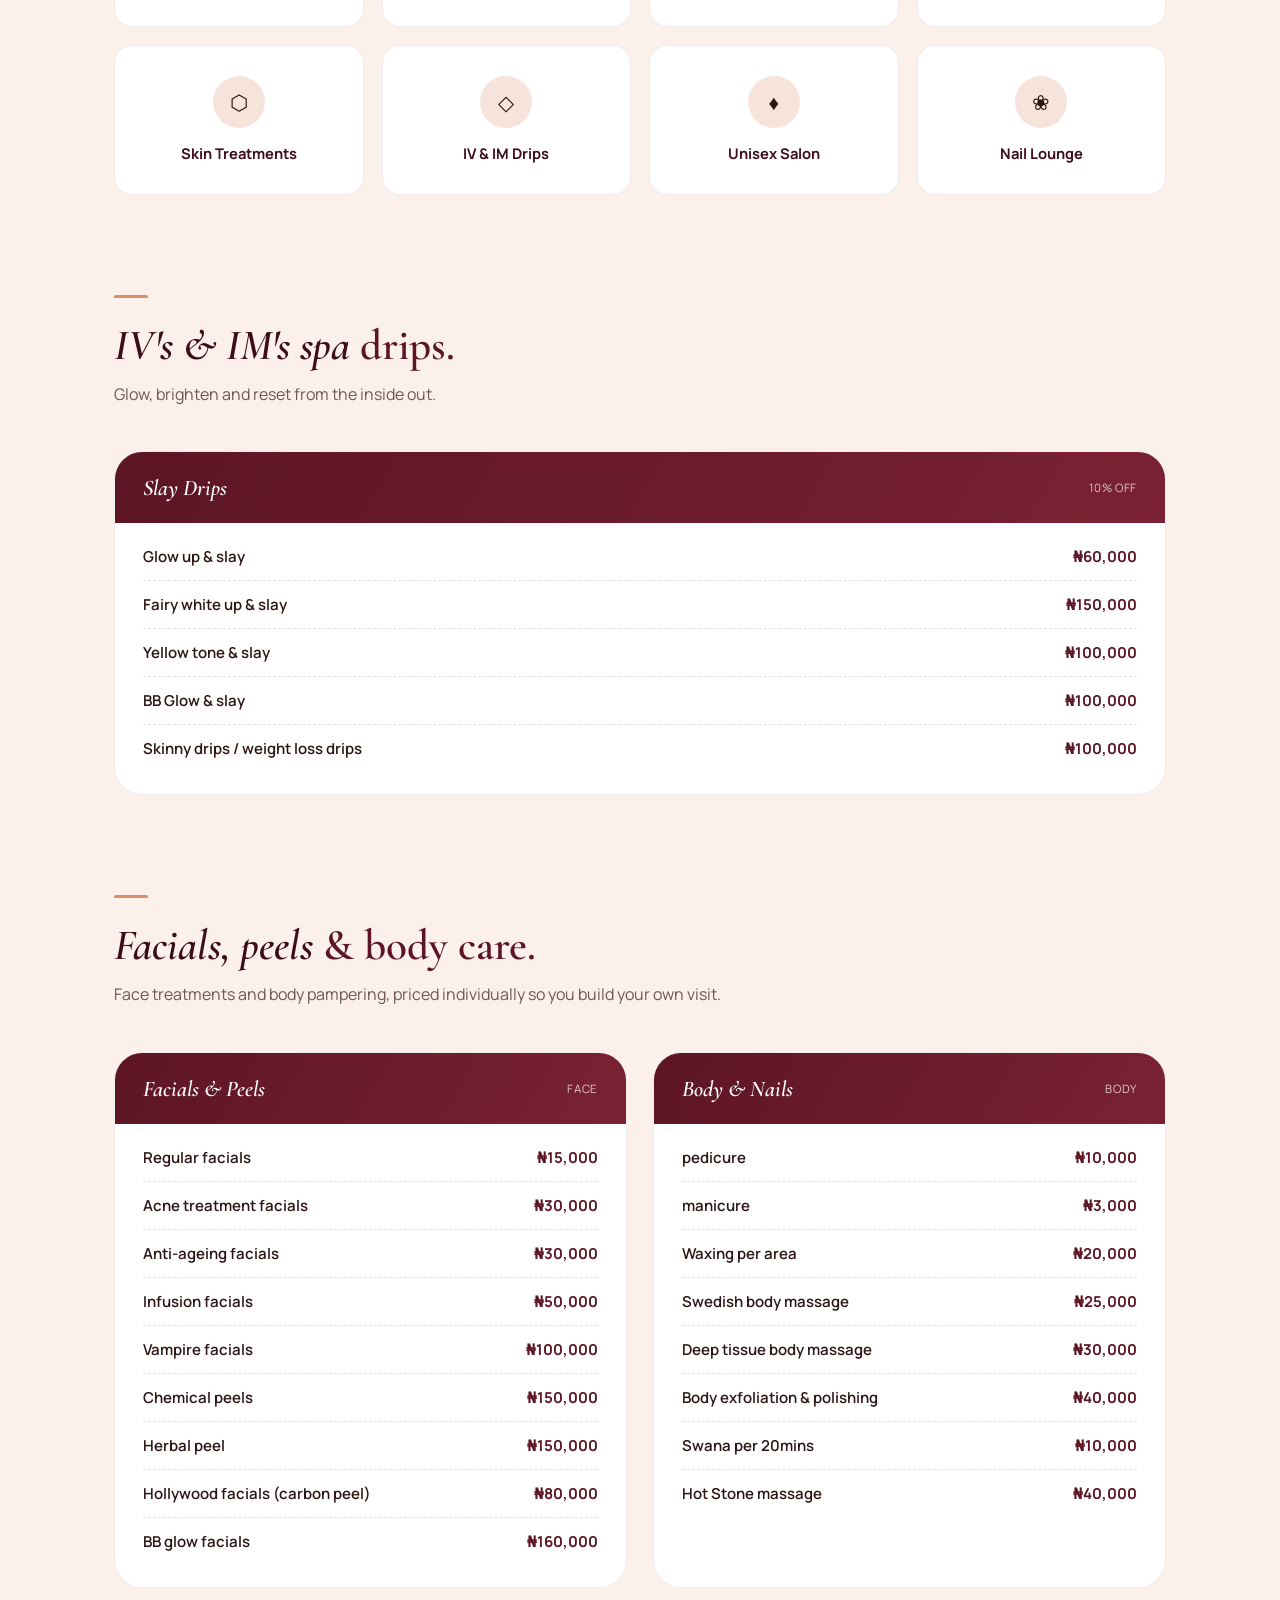
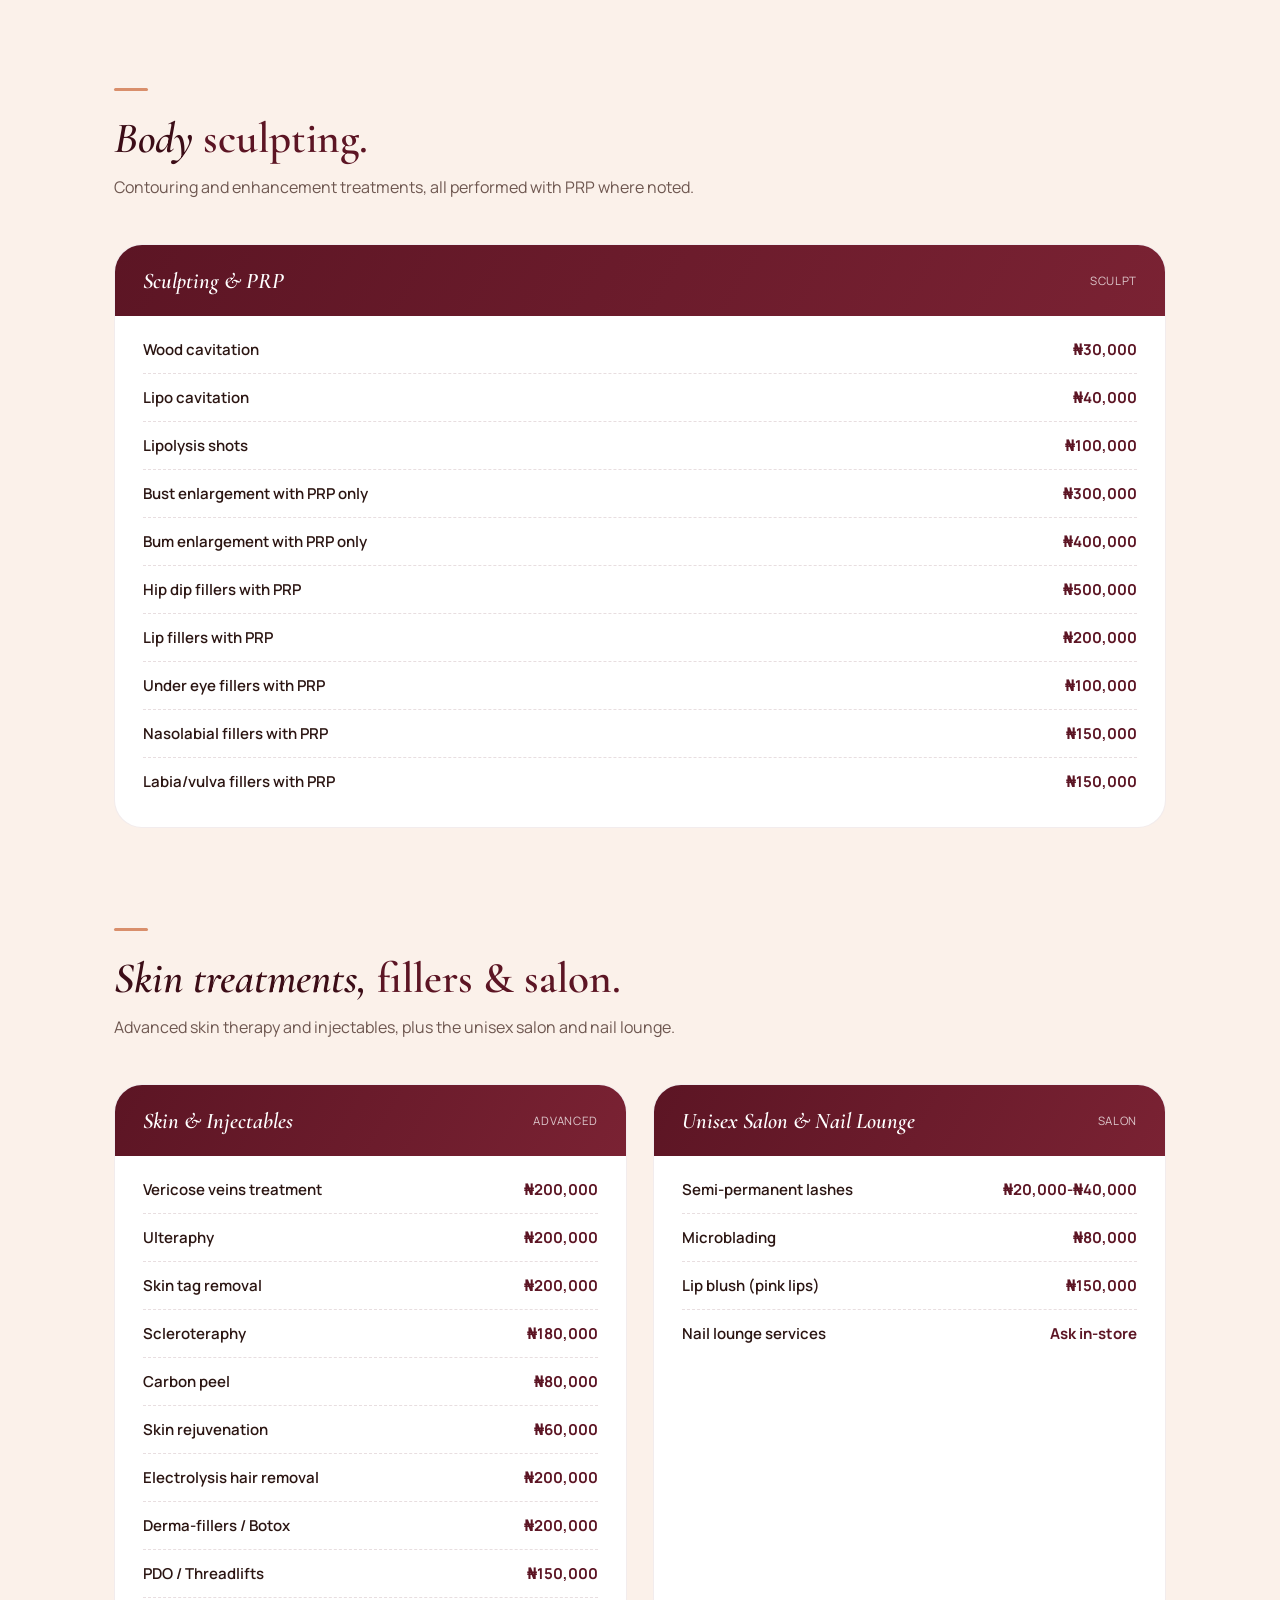
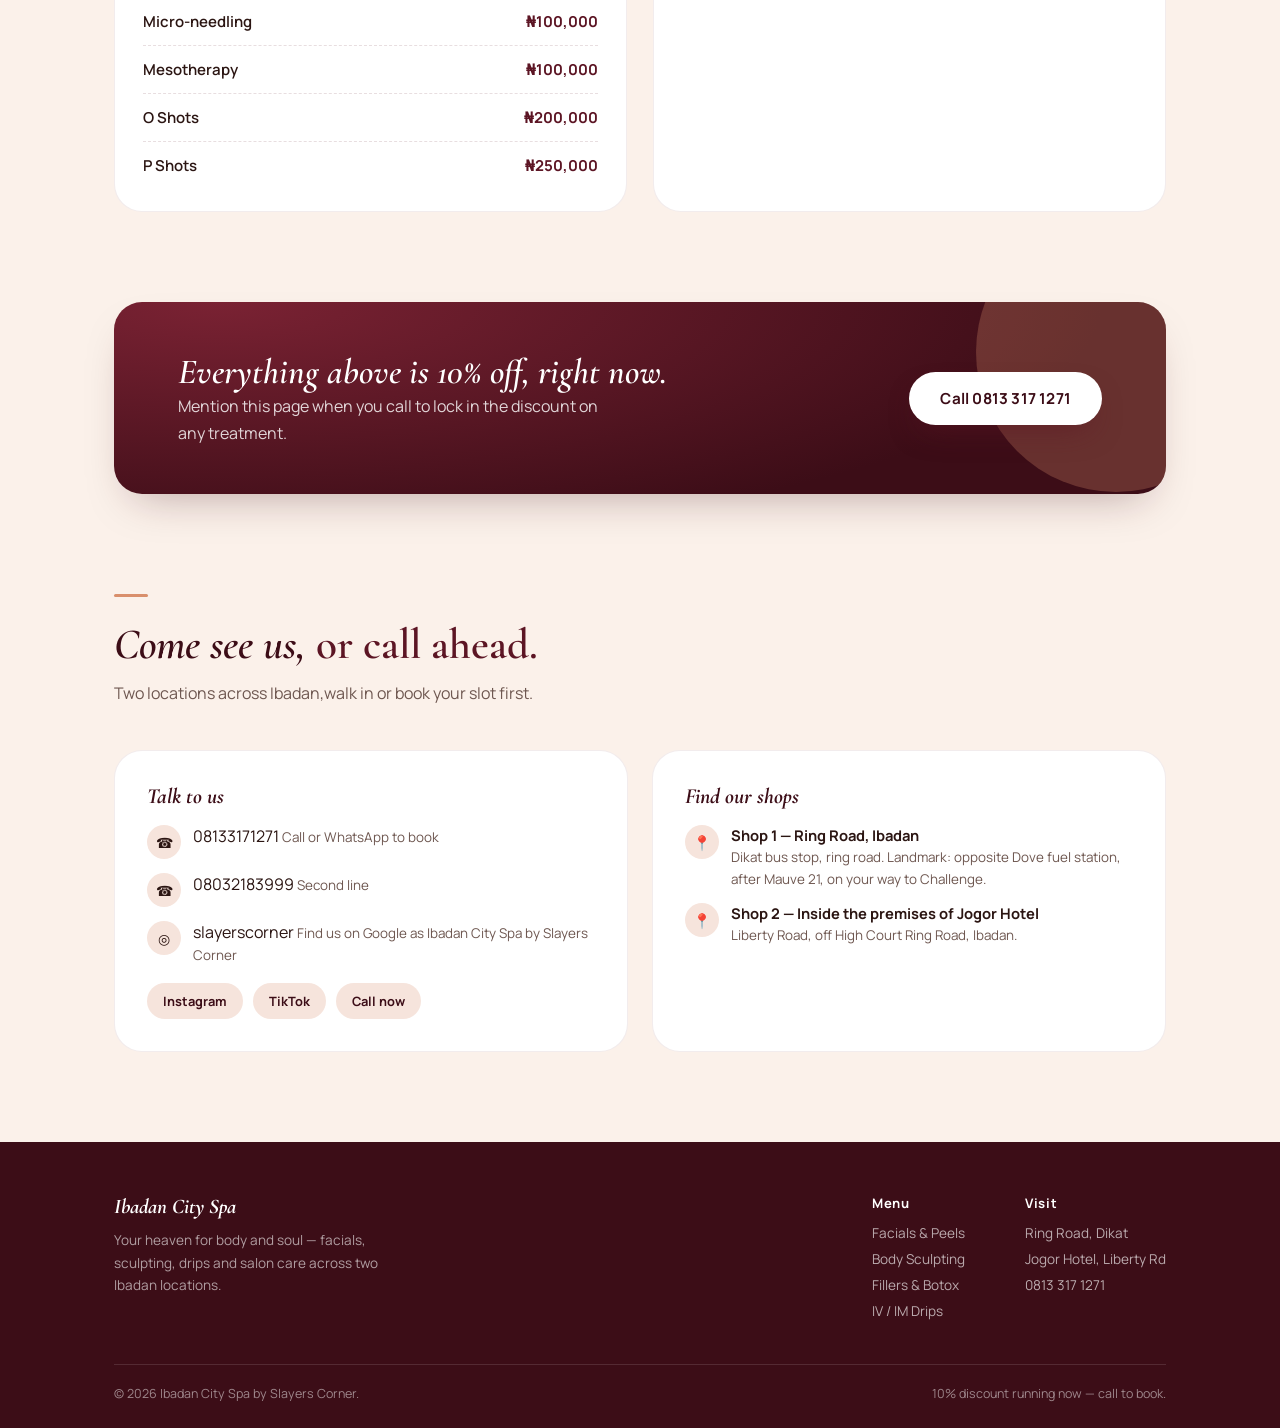
==== commit dd95f1cd: "hyphen" ====
--- a/index.html
+++ b/index.html
@@ -3,6 +3,12 @@
 <head>
   <meta charset="UTF-8">
   <meta name="viewport" content="width=device-width, initial-scale=1.0">
+  <link rel="icon" type="image/png" href="./assets/images/favicon/favicon-96x96.png" sizes="96x96" />
+<link rel="icon" type="image/svg+xml" href="./assets/images/favicon/favicon.svg" />
+<link rel="shortcut icon" href="./assets/images/favicon/favicon.ico" />
+<link rel="apple-touch-icon" sizes="180x180" href="./assets/images/favicon/apple-touch-icon.png" />
+<link rel="manifest" href="./assets/images/favicon/site.webmanifest" />
+
   <title>Ibadan City Spa · Slayers Corner</title>
   <!-- Google Fonts (Manrope + Cormorant Garamond) -->
   <link rel="preconnect" href="https://fonts.googleapis.com">
@@ -41,7 +47,7 @@
       <div class="hero-copy reveal">
         <span class="eyebrow-chip"><span class="dot"></span> Unisex spa &amp; wellness lounge, Ibadan</span>
         <h1>Your <em>heaven</em> for body and soul.</h1>
-        <p class="lede">Facials, body sculpting, IV drips, fillers, nails and lashes — all under one roof at Ibadan City Spa by Slayers Corner. Come in tired, walk out glowing.</p>
+        <p class="lede">Facials, body sculpting, IV drips, fillers, nails and lashes,all under one roof at Ibadan City Spa by Slayers Corner. Come in tired, walk out glowing.</p>
         <div class="hero-actions">
           <a href="tel:08133171271" class="btn btn-primary">Book an appointment</a>
           <a href="#contact" class="btn btn-ghost">Get directions</a>
@@ -265,14 +271,14 @@
       <div class="section-head reveal">
         <span class="tag"></span>
         <h2>Come see us, <em>or call ahead.</em></h2>
-        <p>Two locations across Ibadan — walk in or book your slot first.</p>
+        <p>Two locations across Ibadan,walk in or book your slot first.</p>
       </div>
       <div class="contact-grid reveal-stagger">
         <div class="contact-card">
           <h4>Talk to us</h4>
-          <div class="contact-line"><div class="ic">☎</div><div><a href="tel:+2348133171271">08133171271</a><span>Call or WhatsApp to book</span></div></div>
-          <div class="contact-line"><div class="ic">☎</div><div><a href="https://wa.me/2348032183999">08032183999</a><span>Second line</span></div></div>
-          <div class="contact-line"><div class="ic">◎</div><div><a href="mailto:ellesexyyy@gmail.com">slayerscorner</a><span>Find us on Google as Ibadan City Spa by Slayers Corner</span></div></div>
+          <div class="contact-line"><div class="ic">☎</div><div><a href="tel:+2348133171271">08133171271</a><span> Call or WhatsApp to book</span></div></div>
+          <div class="contact-line"><div class="ic">☎</div><div><a href="https://wa.me/2348032183999">08032183999</a><span> Second line</span></div></div>
+          <div class="contact-line"><div class="ic">◎</div><div><a href="mailto:ellesexyyy@gmail.com">slayerscorner</a><span> Find us on Google as Ibadan City Spa by Slayers Corner</span></div></div>
           <div class="social-row">
             <a href="#">Instagram</a>
             <a href="#">TikTok</a>
